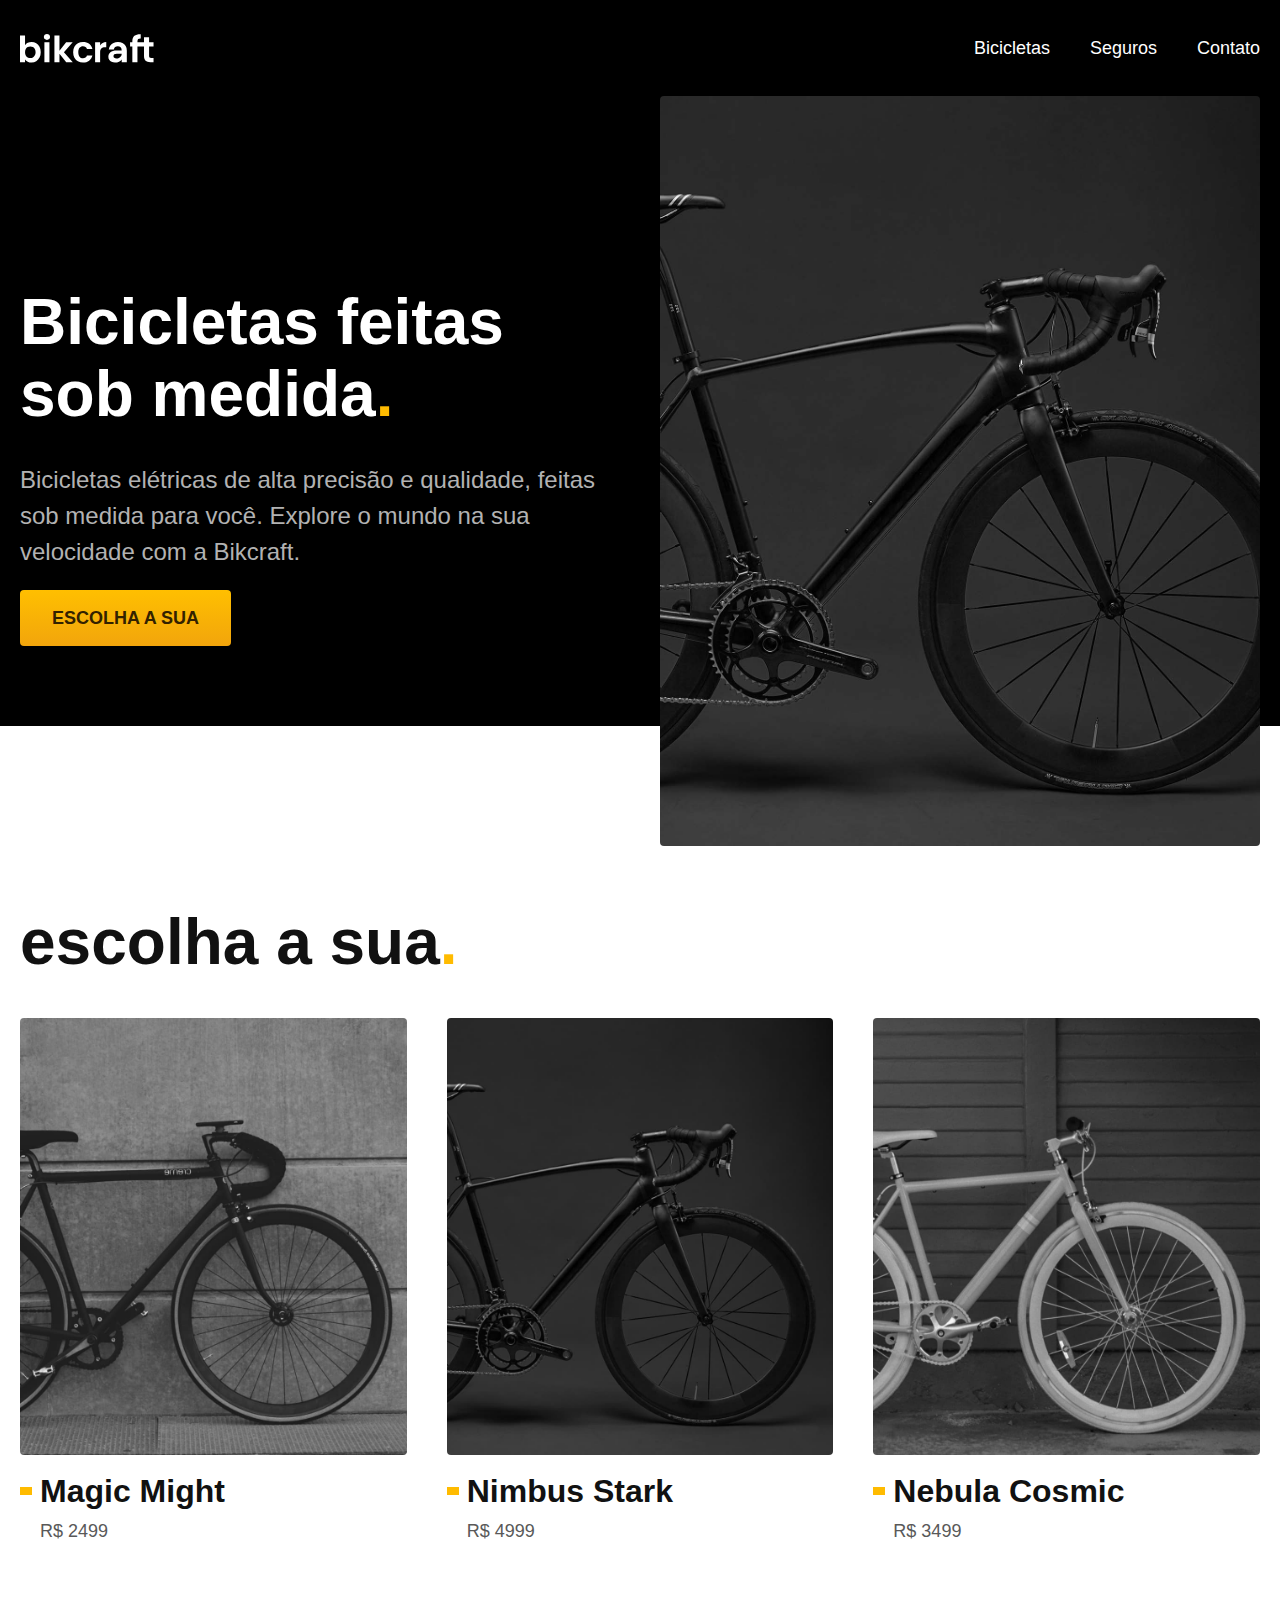
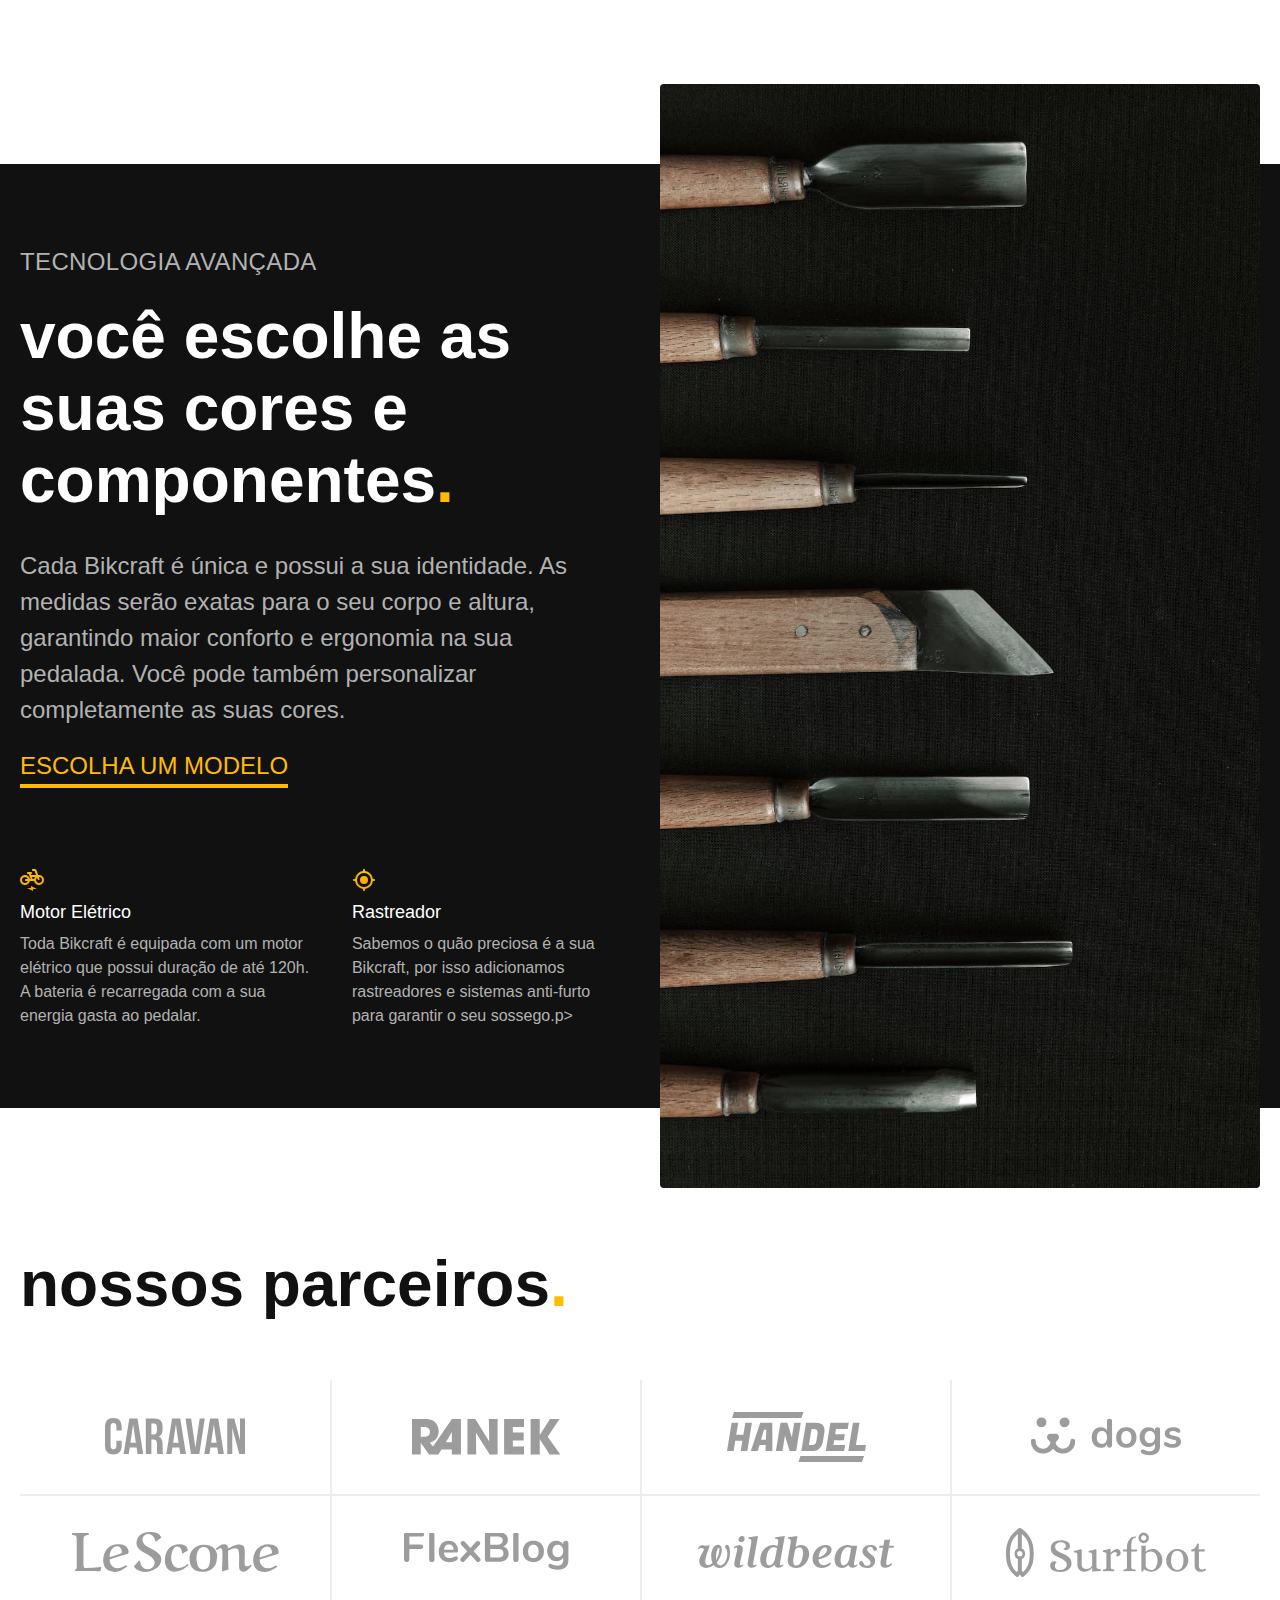
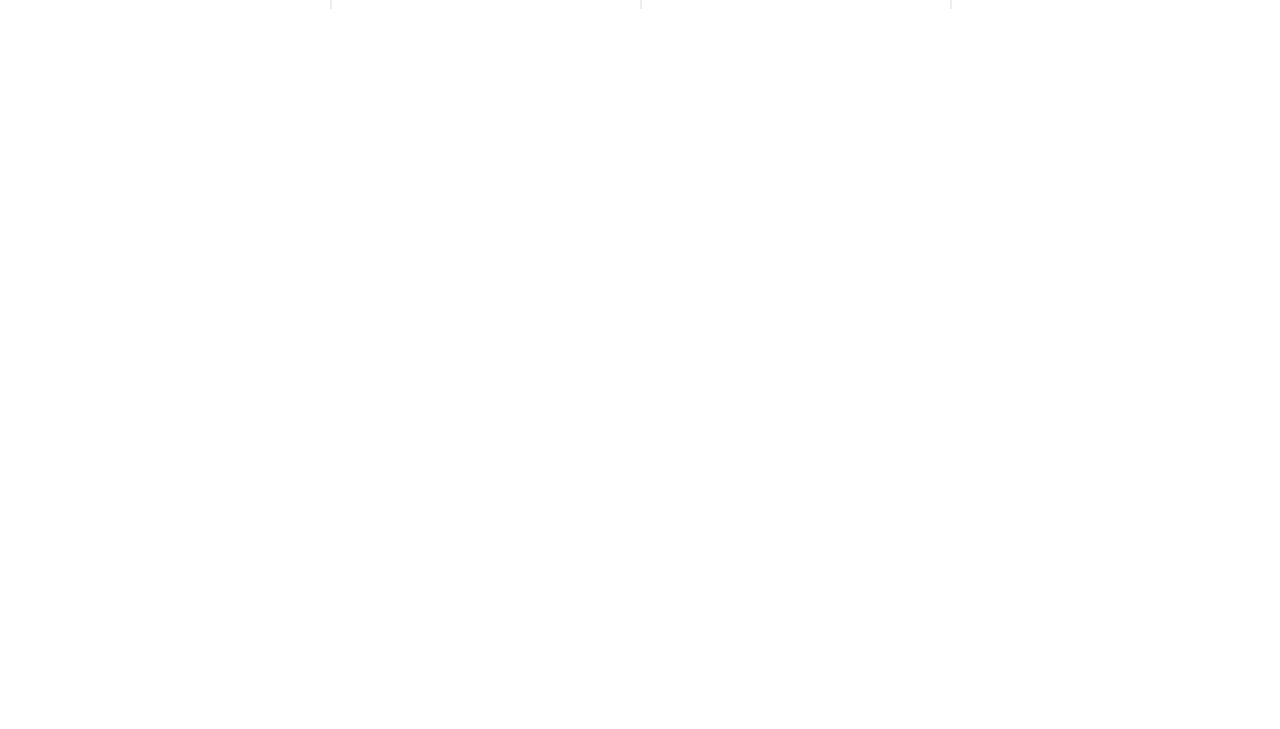
==== index.html @ 1244181a "Mais Atualizações!" ====
<!DOCTYPE html>
<html lang="pt-br">

<head>
  <meta charset="UTF-8">
  <meta name="viewport" content="width=device-width, initial-scale=1.0">

  <title>Bikcraft - Bicicletas Elétricas</title>
  <meta name="description" content="Bicicletas elétricas de alta precisão e qualidade,  feitas sob medida para o cliente. Explore o mundo na sua velocidade com a Bikcraft.">

  <link rel="stylesheet" href="./css/style.css">
</head>

<body>
  <header class="header-bg">
    <div class="header container">
      <a href="./">
        <img src="./img/bikcraft.svg" alt="Bikcraft">
      </a>

      <nav aria-label="primaria">
        <ul class="header-menu font-1-m cor-0">
          <li><a href="./bicicletas.html">Bicicletas</a></li>
          <li><a href="./seguros.html">Seguros</a></li>
          <li><a href="./contato.html">Contato</a></li>
        </ul>
      </nav>
    </div>
  </header>

  <main class="introducao-bg">
    <div class="introducao container">
      <div class="introducao-conteudo">
        <h1 class="font-1-xxl cor-0">Bicicletas feitas sob medida<span class="cor-p1">.</span></h1>
        <p class="font-2-l cor-5">Bicicletas elétricas de alta precisão e qualidade, feitas sob medida para você. Explore o mundo na sua velocidade com a Bikcraft.</p>
        <a class="botao" href="./bicicletas.html">Escolha a sua</a>
      </div>
      <div>
        <img src="./img/fotos/introducao.jpg" alt="Bicicleta elétrica preta.">
      </div>
    </div>
  </main>

  <article class="bicicletas-lista">
    <h2 class="container font-1-xxl">escolha a sua<span class="cor-p1">.</span></h2>

    <ul>
      <li>
        <a href="./bicicletas/magic.html">
          <img src="./img/bicicletas/magic-home.jpg" alt="Bicicleta Preta">
          <h3 class="font-1-xl">Magic Might</h3>
          <span class="font-2-m cor-8">R$ 2499</span>
        </a>
      </li>
      <li>
        <a href="./bicicletas/nimbus.html">
          <img src="./img/bicicletas/nimbus-home.jpg" alt="Bicicleta Preta">
          <h3 class="font-1-xl">Nimbus Stark</h3>
          <span class="font-2-m cor-8">R$ 4999</span>
        </a>
      </li>
      <li>
        <a href="./bicicletas/nebula.html">
          <img src="./img/bicicletas/nebula-home.jpg" alt="Bicicleta Preta">
          <h3 class="font-1-xl">Nebula Cosmic</h3>
          <span class="font-2-m cor-8">R$ 3499</span>
        </a>
      </li>
    </ul>
  </article>

  <article class="tecnologia-bg">
    <div class="tecnologia container">
      <div class="tecnologia-conteudo">
        <span class="font-2-l-b cor-5">Tecnologia Avançada</span>
        <h2 class="font-1-xxl cor-0">você escolhe as suas cores e componentes<span class="cor-p1">.</span></h2>
        <p class="font-2-l cor-5">Cada Bikcraft é única e possui a sua identidade. As medidas serão exatas para o seu corpo e altura, garantindo maior conforto e ergonomia na sua pedalada. Você pode também personalizar completamente as suas cores.</p>
        <a class="link" href="./bicicletas.html">Escolha um modelo</a>
        <div class="tecnologia-vantagens">
          <div>
            <img src="./img/icones/eletrica.svg" alt="">
            <h3 class="font-1-m cor-0">Motor Elétrico</h3>
            <p class="font-2-s cor-5">Toda Bikcraft é equipada com um motor elétrico que possui duração de até 120h. A bateria é recarregada com a sua energia gasta ao pedalar.</p>
          </div>
          <div>
            <img src="./img/icones/rastreador.svg" alt="">
            <h3 class="font-1-m cor-0">Rastreador</h3>
            <p class="font-2-s cor-5">Sabemos o quão preciosa é a sua Bikcraft, por isso adicionamos rastreadores e sistemas anti-furto para garantir o seu sossego.p>
          </div>
        </div>
      </div>
      <div class="tecnologia-imagem">
        <img src="./img/fotos/tecnologia.jpg" alt="">
      </div>
    </div>
  </article>

  <section class="parceiros" aria-label="Nossos Parceiros">
    <h2 class="container font-1-xxl">nossos parceiros<span class="cor-p1">.</span></h2>

    <ul>
      <li><img src="./img/parceiros/caravan.svg" alt="caravan"></li>
      <li><img src="./img/parceiros/ranek.svg" alt="ranek.svg"></li>
      <li><img src="./img/parceiros/handel.svg" alt="handel.svg"></li>
      <li><img src="./img/parceiros/dogs.svg" alt="dogs.svg"></li>
      <li><img src="./img/parceiros/lescone.svg" alt="lescone.svg"></li>
      <li><img src="./img/parceiros/flexblog.svg" alt="flexblog.svg"></li>
      <li><img src="./img/parceiros/wildbeast.svg" alt="wildbeast.svg"></li>
      <li><img src="./img/parceiros/surfbot.svg" alt="surfbot.svg"></li>
    </ul>
  </section>
</body>

</html>
---- css/style.css ----
@import "./global/global.css";
@import "./utilidades/tipografia.css";
@import "./utilidades/cores.css";

@import "./global/header.css";

/* Utilidades */
@import "./utilidades/componentes.css";

/* Home */
@import "./home/introducao.css";
@import "./home/tecnologia.css";
@import "./home/parceiros.css";

/* Bicicletas */
@import "./bicicletas/bicicletas-lista.css";
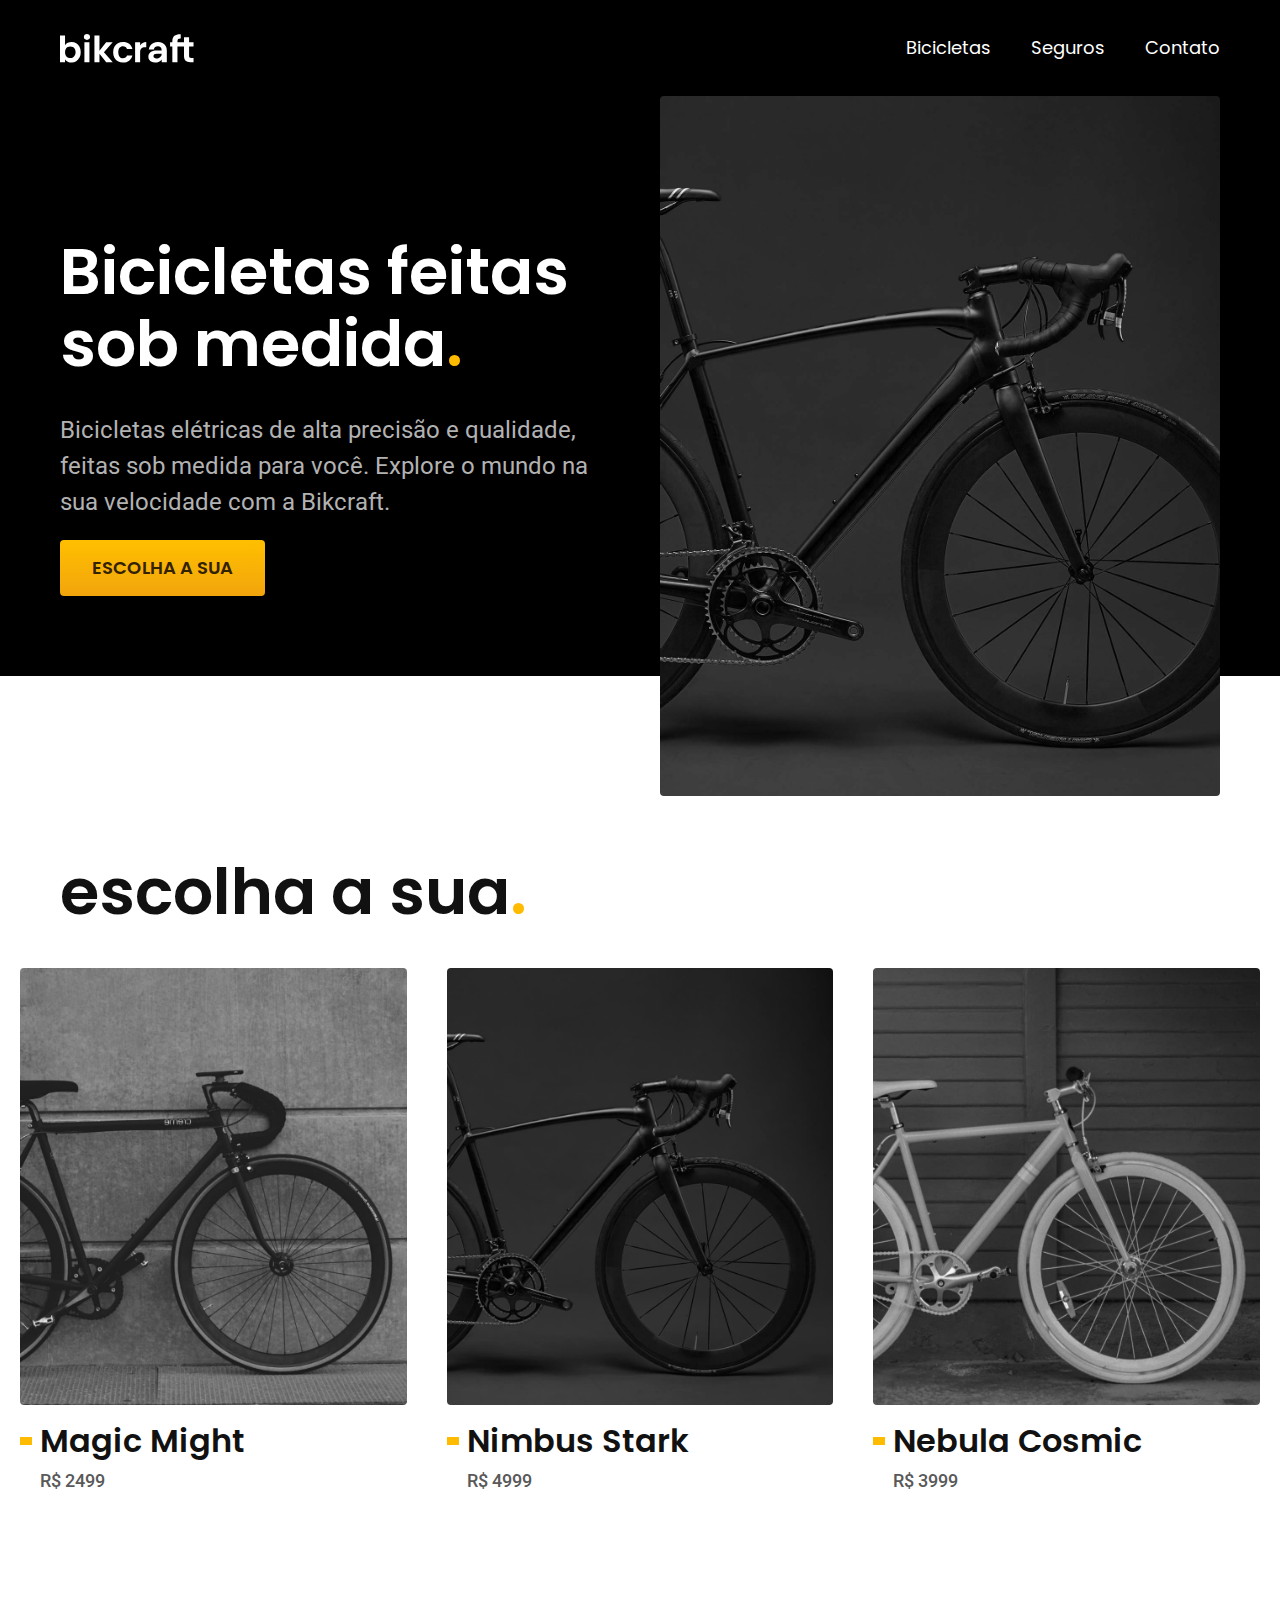
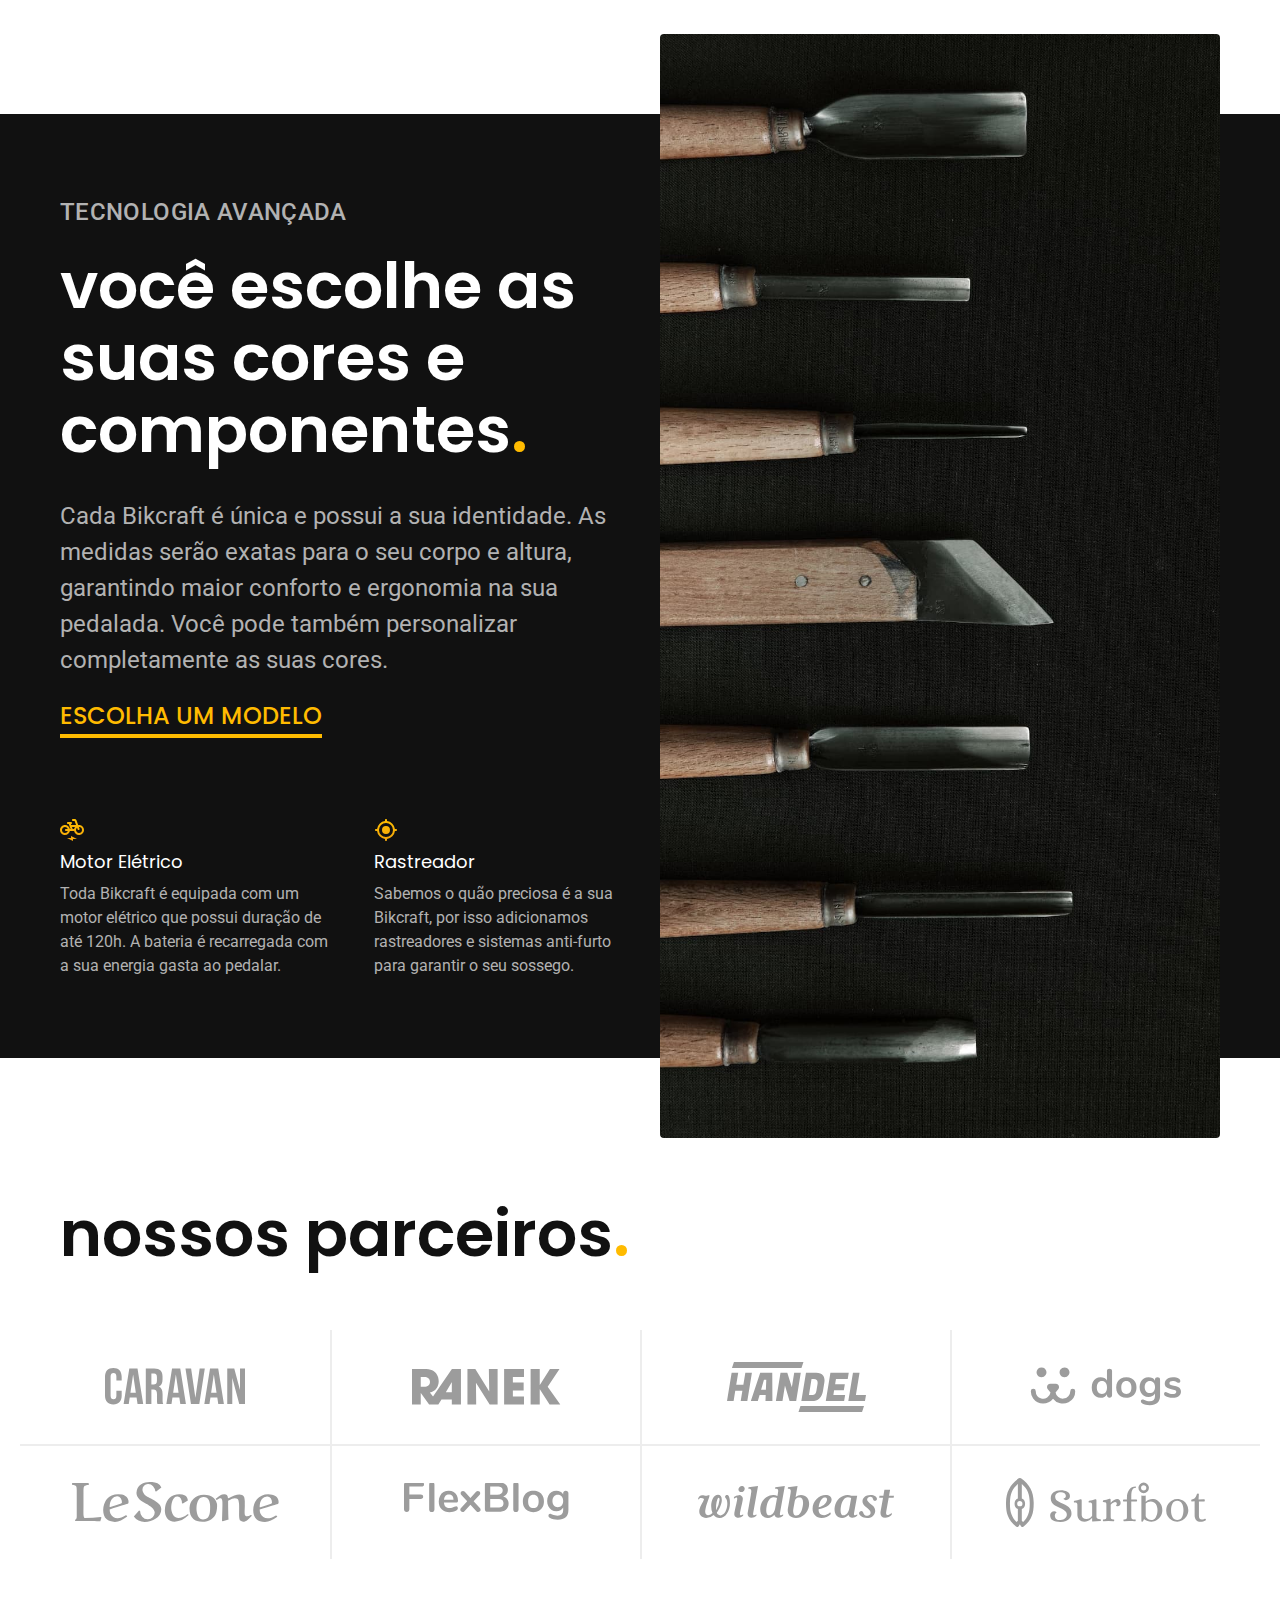
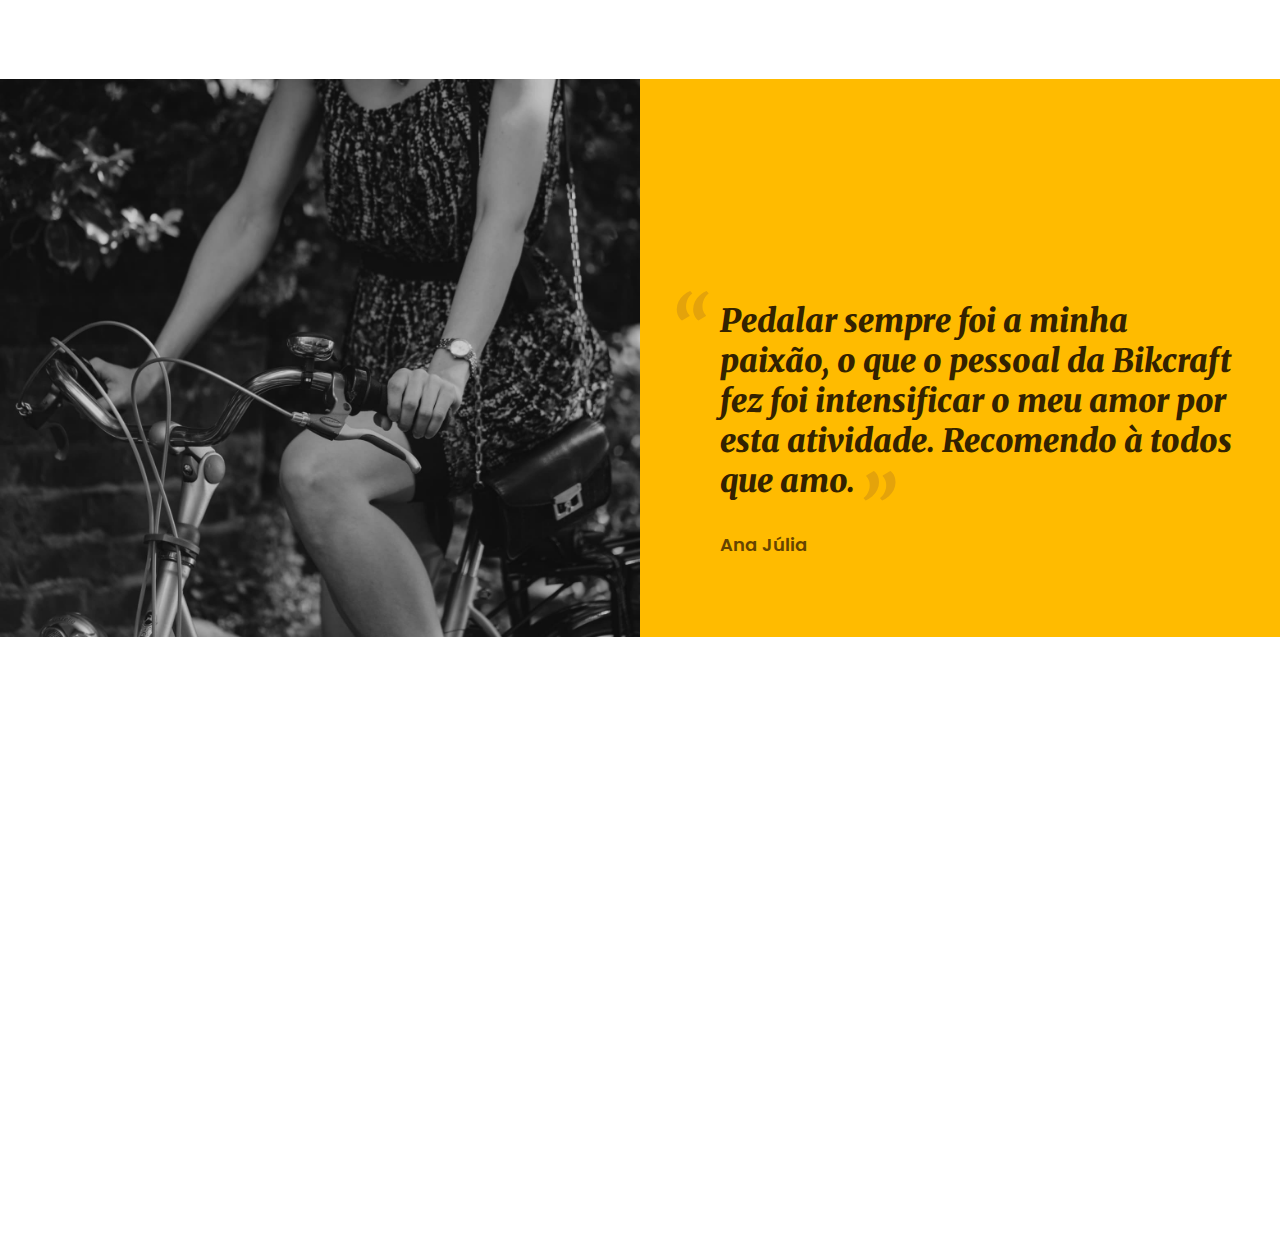
==== commit aabb559e: "Mais Algumas Atualizações" ====
--- a/index.html
+++ b/index.html
@@ -6,9 +6,13 @@
   <meta name="viewport" content="width=device-width, initial-scale=1.0">
 
   <title>Bikcraft - Bicicletas Elétricas</title>
-  <meta name="description" content="Bicicletas elétricas de alta precisão e qualidade,  feitas sob medida para o cliente. Explore o mundo na sua velocidade com a Bikcraft.">
+  <meta name="description" content="Bicicletas elétricas de alta precisão e qualidade, feitas sob medida para o cliente. Explore o mundo na sua velocidade com a Bikcraft.">
 
   <link rel="stylesheet" href="./css/style.css">
+
+  <link rel="preconnect" href="https://fonts.googleapis.com">
+  <link rel="preconnect" href="https://fonts.gstatic.com" crossorigin>
+  <link href="https://fonts.googleapis.com/css2?family=Merriweather:ital,wght@1,900&family=Poppins:wght@400;600&family=Roboto:wght@500&display=swap" rel="stylesheet">
 </head>
 
 <body>
@@ -47,23 +51,23 @@
     <ul>
       <li>
         <a href="./bicicletas/magic.html">
-          <img src="./img/bicicletas/magic-home.jpg" alt="Bicicleta Preta">
+          <img src="./img/bicicletas/magic-home.jpg" alt="Bicicleta preta">
           <h3 class="font-1-xl">Magic Might</h3>
           <span class="font-2-m cor-8">R$ 2499</span>
         </a>
       </li>
       <li>
         <a href="./bicicletas/nimbus.html">
-          <img src="./img/bicicletas/nimbus-home.jpg" alt="Bicicleta Preta">
+          <img src="./img/bicicletas/nimbus-home.jpg" alt="Bicicleta preta">
           <h3 class="font-1-xl">Nimbus Stark</h3>
           <span class="font-2-m cor-8">R$ 4999</span>
         </a>
       </li>
       <li>
         <a href="./bicicletas/nebula.html">
-          <img src="./img/bicicletas/nebula-home.jpg" alt="Bicicleta Preta">
+          <img src="./img/bicicletas/nebula-home.jpg" alt="Bicicleta preta">
           <h3 class="font-1-xl">Nebula Cosmic</h3>
-          <span class="font-2-m cor-8">R$ 3499</span>
+          <span class="font-2-m cor-8">R$ 3999</span>
         </a>
       </li>
     </ul>
@@ -85,7 +89,7 @@
           <div>
             <img src="./img/icones/rastreador.svg" alt="">
             <h3 class="font-1-m cor-0">Rastreador</h3>
-            <p class="font-2-s cor-5">Sabemos o quão preciosa é a sua Bikcraft, por isso adicionamos rastreadores e sistemas anti-furto para garantir o seu sossego.p>
+            <p class="font-2-s cor-5">Sabemos o quão preciosa é a sua Bikcraft, por isso adicionamos rastreadores e sistemas anti-furto para garantir o seu sossego.</p>
           </div>
         </div>
       </div>
@@ -100,14 +104,26 @@
 
     <ul>
       <li><img src="./img/parceiros/caravan.svg" alt="caravan"></li>
-      <li><img src="./img/parceiros/ranek.svg" alt="ranek.svg"></li>
-      <li><img src="./img/parceiros/handel.svg" alt="handel.svg"></li>
-      <li><img src="./img/parceiros/dogs.svg" alt="dogs.svg"></li>
-      <li><img src="./img/parceiros/lescone.svg" alt="lescone.svg"></li>
-      <li><img src="./img/parceiros/flexblog.svg" alt="flexblog.svg"></li>
-      <li><img src="./img/parceiros/wildbeast.svg" alt="wildbeast.svg"></li>
-      <li><img src="./img/parceiros/surfbot.svg" alt="surfbot.svg"></li>
+      <li><img src="./img/parceiros/ranek.svg" alt="ranek"></li>
+      <li><img src="./img/parceiros/handel.svg" alt="handel"></li>
+      <li><img src="./img/parceiros/dogs.svg" alt="dogs"></li>
+      <li><img src="./img/parceiros/lescone.svg" alt="lescone"></li>
+      <li><img src="./img/parceiros/flexblog.svg" alt="flexblog"></li>
+      <li><img src="./img/parceiros/wildbeast.svg" alt="wildbeast"></li>
+      <li><img src="./img/parceiros/surfbot.svg" alt="surfbot"></li>
     </ul>
+  </section>
+
+  <section class="depoimento" aria-label="Depoimento">
+    <div>
+      <img src="./img/fotos/depoimento.jpg" alt="Pessoa pedalando uma bicicleta Bikcraft">
+    </div>
+    <div class="depoimento-conteudo">
+      <blockquote class="font-1-xl cor-p5">
+        <p>Pedalar sempre foi a minha paixão, o que o pessoal da Bikcraft fez foi intensificar o meu amor por esta atividade. Recomendo à todos que amo.</p>
+      </blockquote>
+      <span class="font-1-m-b cor-p4">Ana Júlia</span>
+    </div>
   </section>
 </body>
 
--- a/css/style.css
+++ b/css/style.css
@@ -11,6 +11,7 @@
 @import "./home/introducao.css";
 @import "./home/tecnologia.css";
 @import "./home/parceiros.css";
+@import "./home/depoimento.css";
 
 /* Bicicletas */
 @import "./bicicletas/bicicletas-lista.css";
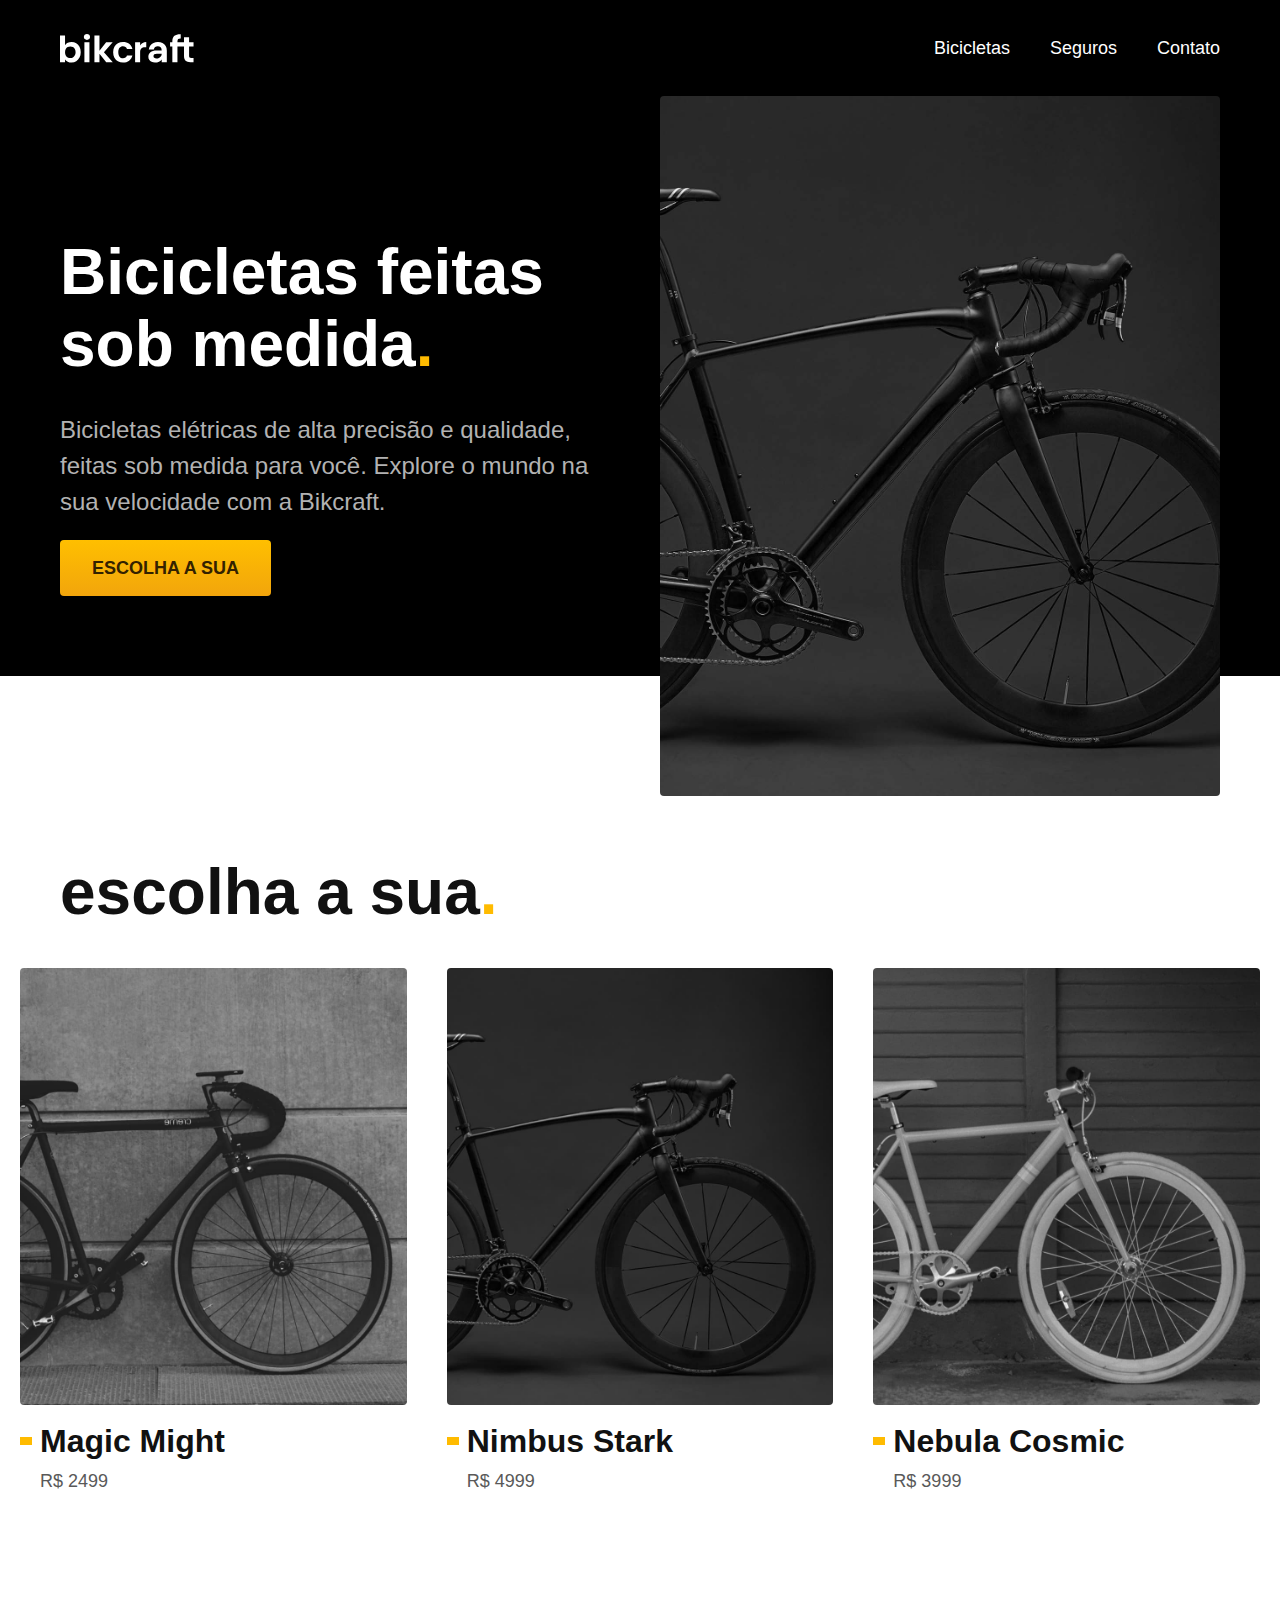
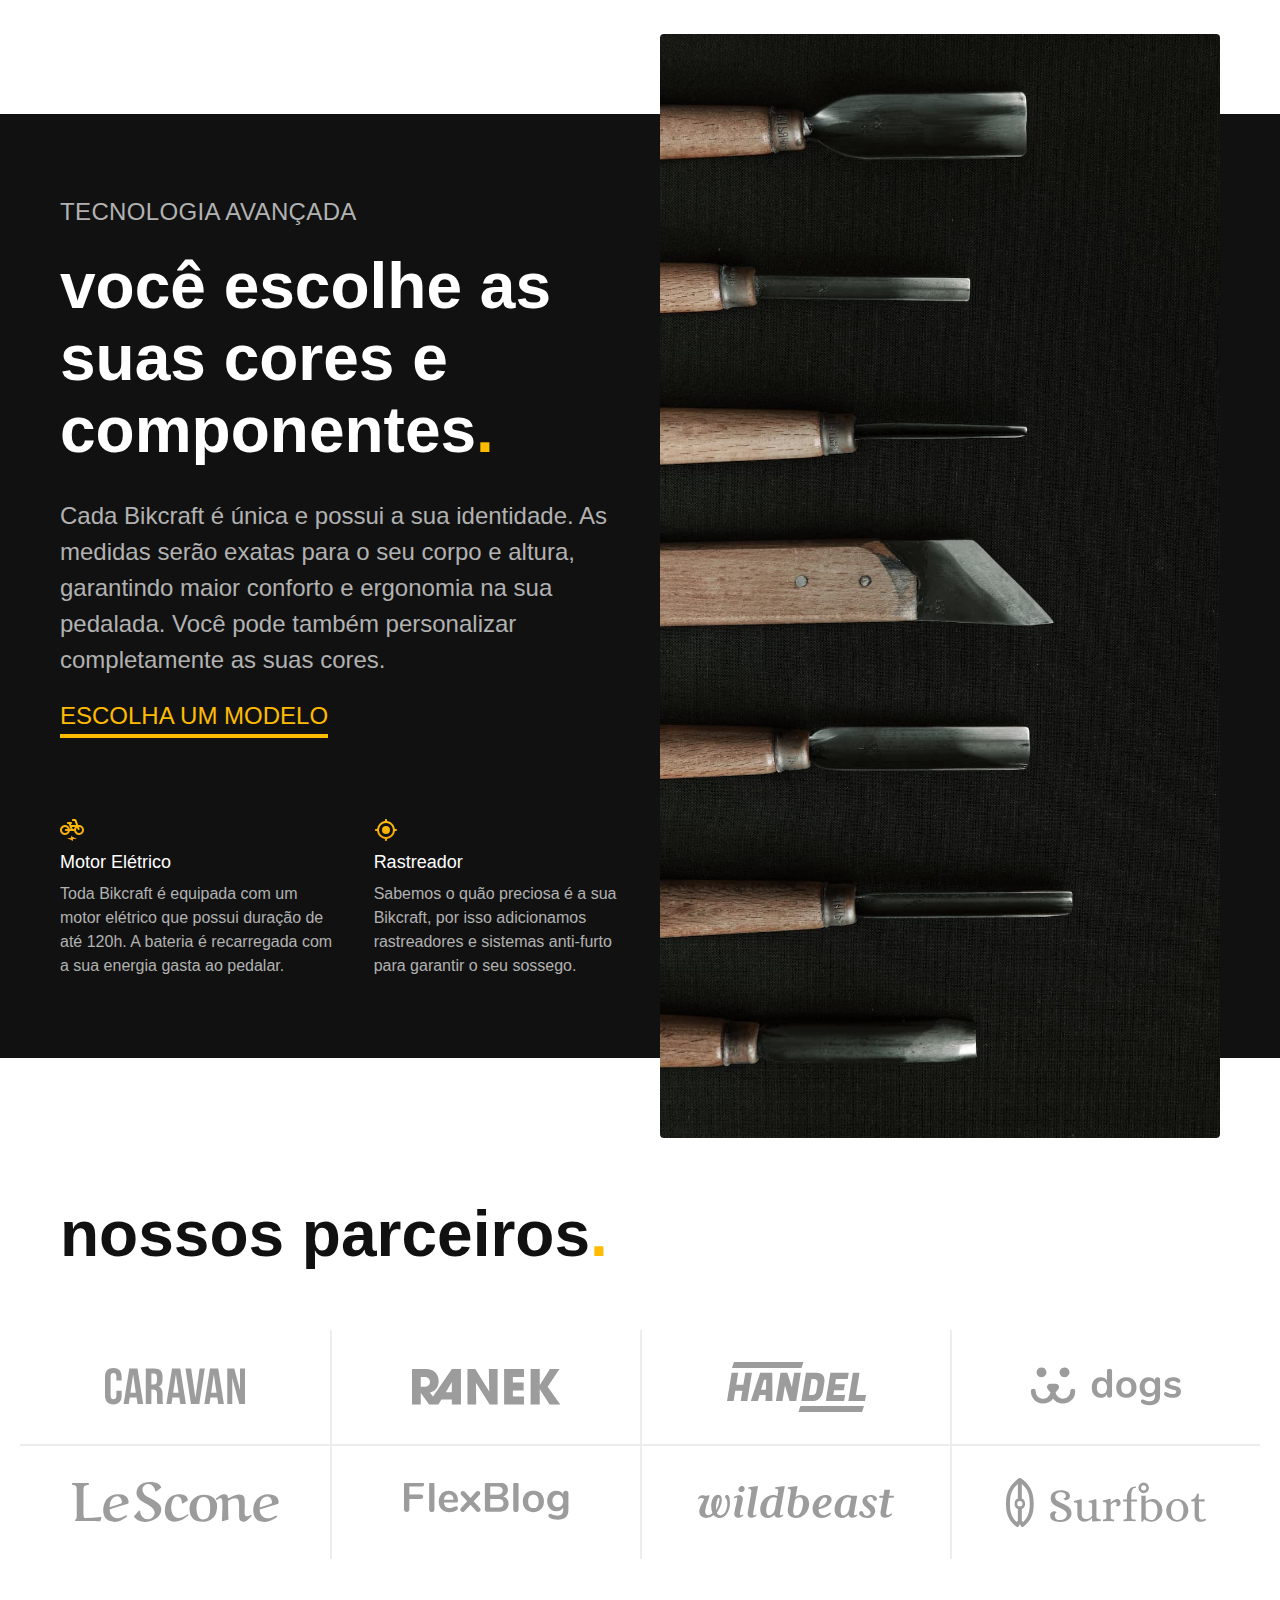
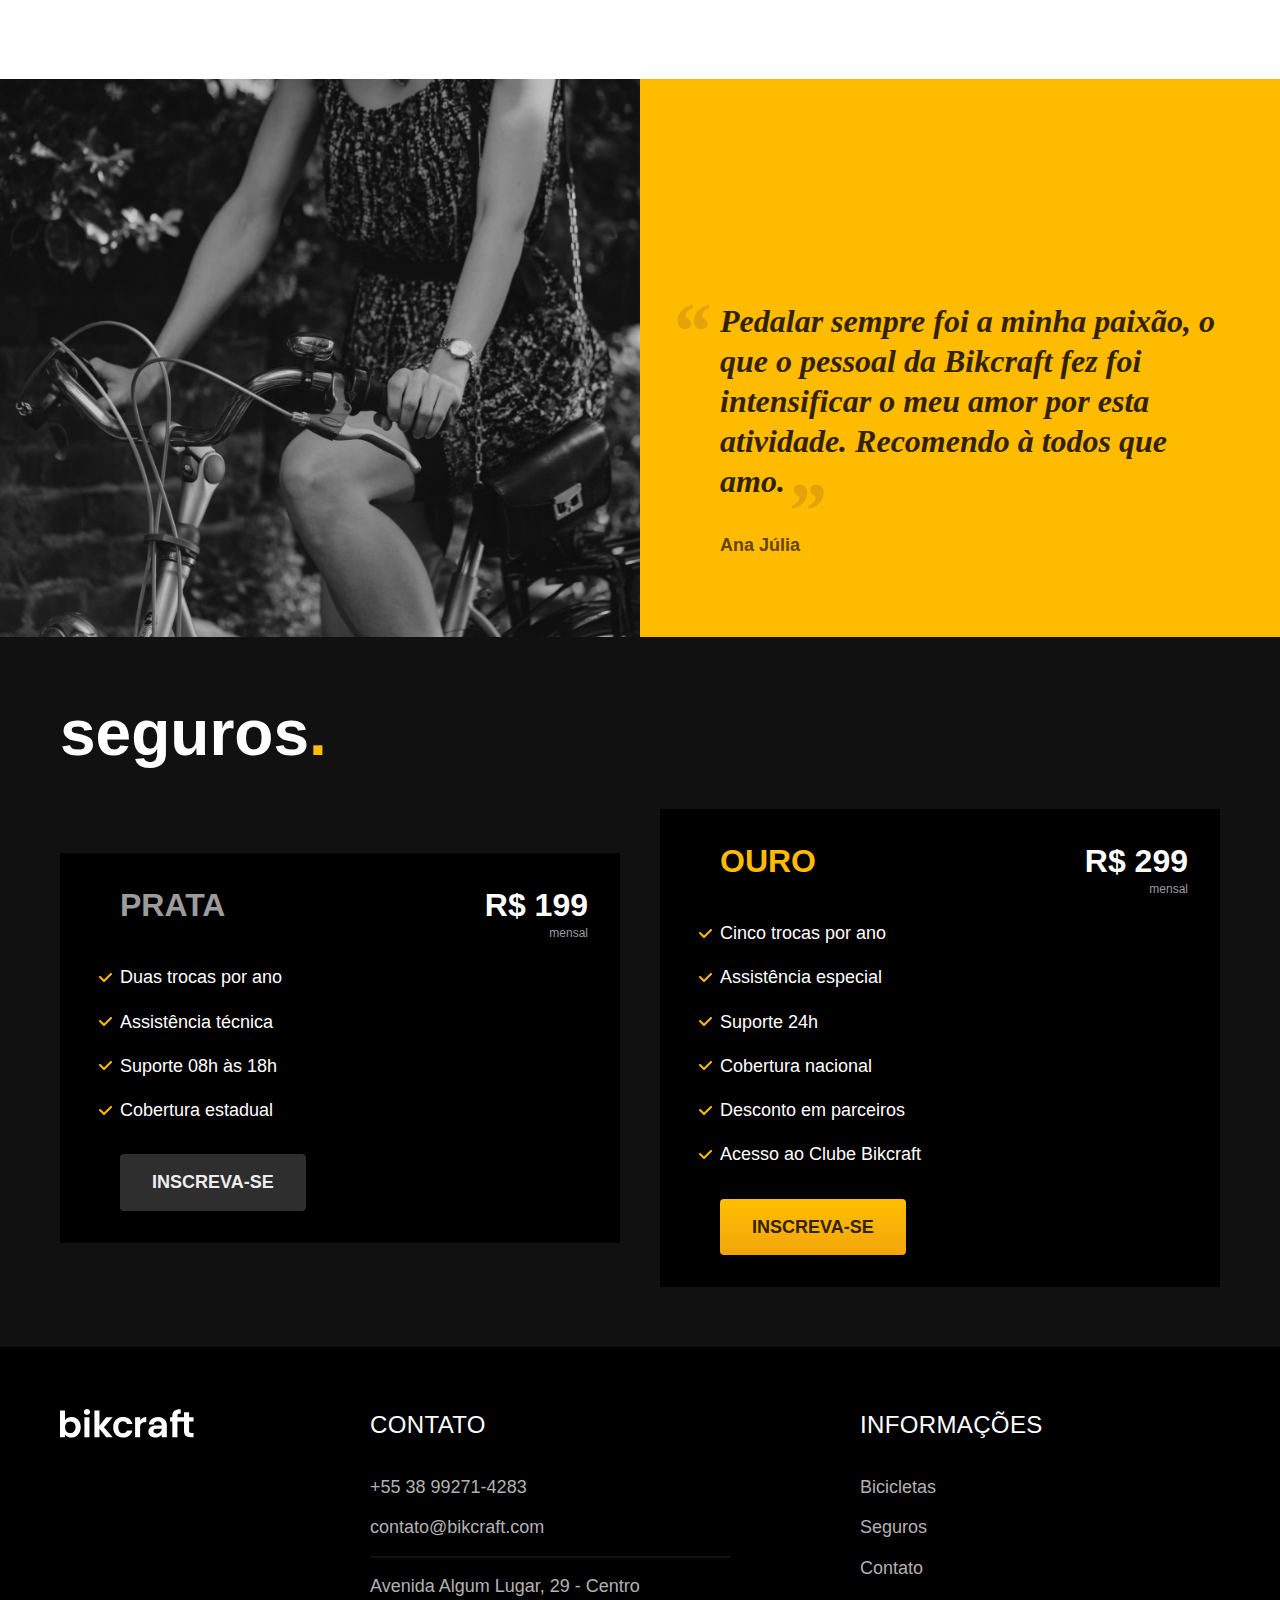
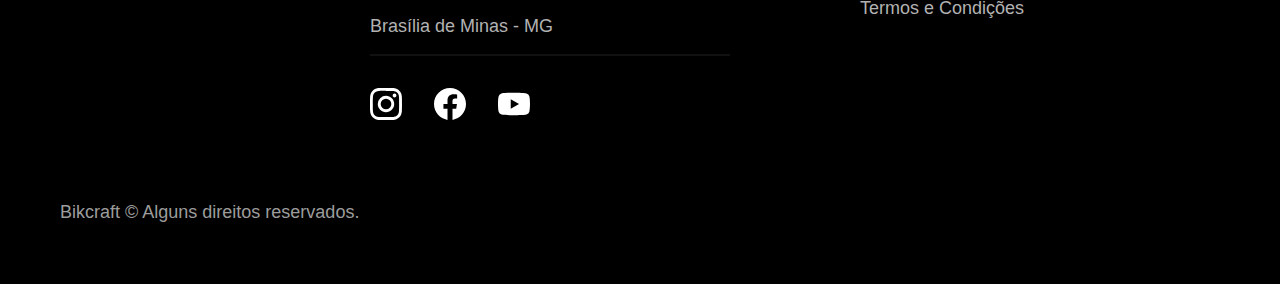
==== commit 3e5d7618: "Teste Funcionalidades Bikcraft" ====
--- a/index.html
+++ b/index.html
@@ -9,10 +9,6 @@
   <meta name="description" content="Bicicletas elétricas de alta precisão e qualidade, feitas sob medida para o cliente. Explore o mundo na sua velocidade com a Bikcraft.">
 
   <link rel="stylesheet" href="./css/style.css">
-
-  <link rel="preconnect" href="https://fonts.googleapis.com">
-  <link rel="preconnect" href="https://fonts.gstatic.com" crossorigin>
-  <link href="https://fonts.googleapis.com/css2?family=Merriweather:ital,wght@1,900&family=Poppins:wght@400;600&family=Roboto:wght@500&display=swap" rel="stylesheet">
 </head>
 
 <body>
@@ -125,6 +121,75 @@
       <span class="font-1-m-b cor-p4">Ana Júlia</span>
     </div>
   </section>
+
+  <article class="seguros-bg">
+    <div class="seguros container">
+      <h2 class="font-1-xxl cor-0">seguros<span class="cor-p1">.</span></h2>
+      <div class="seguros-item">
+        <h3 class="font-1-xl cor-6">PRATA</h3>
+        <span class="font-1-xl cor-0">R$ 199 <span class="font-1-xs cor-6">mensal</span></span>
+        <ul class="font-2-m cor-0">
+          <li>Duas trocas por ano</li>
+          <li>Assistência técnica</li>
+          <li>Suporte 08h às 18h</li>
+          <li>Cobertura estadual</li>
+        </ul>
+        <a class="botao secundario" href="./orcamento.html">Inscreva-se</a>
+      </div>
+
+      <div class="seguros-item">
+        <h3 class="font-1-xl cor-p1">OURO</h3>
+        <span class="font-1-xl cor-0">R$ 299 <span class="font-1-xs cor-6">mensal</span></span>
+        <ul class="font-2-m cor-0">
+          <li>Cinco trocas por ano</li>
+          <li>Assistência especial</li>
+          <li>Suporte 24h</li>
+          <li>Cobertura nacional</li>
+          <li>Desconto em parceiros</li>
+          <li>Acesso ao Clube Bikcraft</li>
+        </ul>
+        <a class="botao" href="./orcamento.html">Inscreva-se</a>
+      </div>
+    </div>
+  </article>
+
+  <footer class="footer-bg">
+    <div class="footer container">
+      <img src="./img/bikcraft.svg" alt="Bikcraft">
+      <div class="footer-contato">
+        <h3 class="font-2-l-b cor-0">Contato</h3>
+        <ul class="font-2-m cor-5">
+          <li><a href="tel:+552199999999">+55 38 99271-4283</a></li>
+          <li><a href="mailto:contato@bikcraft.com">contato@bikcraft.com</a></li>
+          <li>Avenida Algum Lugar, 29 - Centro</li>
+          <li>Brasília de Minas - MG</li>
+        </ul>
+        <div class="footer-redes">
+          <a href="./">
+            <img src="./img/redes/instagram.svg" alt="Instagram">
+          </a>
+          <a href="./">
+            <img src="./img/redes/facebook.svg" alt="Facebook">
+          </a>
+          <a href="./">
+            <img src="./img/redes/youtube.svg" alt="Youtube">
+          </a>
+        </div>
+      </div>
+      <div class="footer-informacoes">
+        <h3 class="font-2-l-b cor-0">Informações</h3>
+        <nav>
+          <ul class="font-1-m cor-5">
+            <li><a href="./bicicletas.html">Bicicletas</a></li>
+            <li><a href="./seguros.html">Seguros</a></li>
+            <li><a href="./contato.html">Contato</a></li>
+            <li><a href="./termos.html">Termos e Condições</a></li>
+          </ul>
+        </nav>
+      </div>
+      <p class="footer-copy font-2-m cor-6">Bikcraft © Alguns direitos reservados.</p>
+    </div>
+  </footer>
 </body>
 
 </html>--- a/css/style.css
+++ b/css/style.css
@@ -3,6 +3,7 @@
 @import "./utilidades/cores.css";
 
 @import "./global/header.css";
+@import "./global/footer.css";
 
 /* Utilidades */
 @import "./utilidades/componentes.css";
@@ -15,3 +16,6 @@
 
 /* Bicicletas */
 @import "./bicicletas/bicicletas-lista.css";
+
+/* Seguros */
+@import "./seguros/seguros.css";
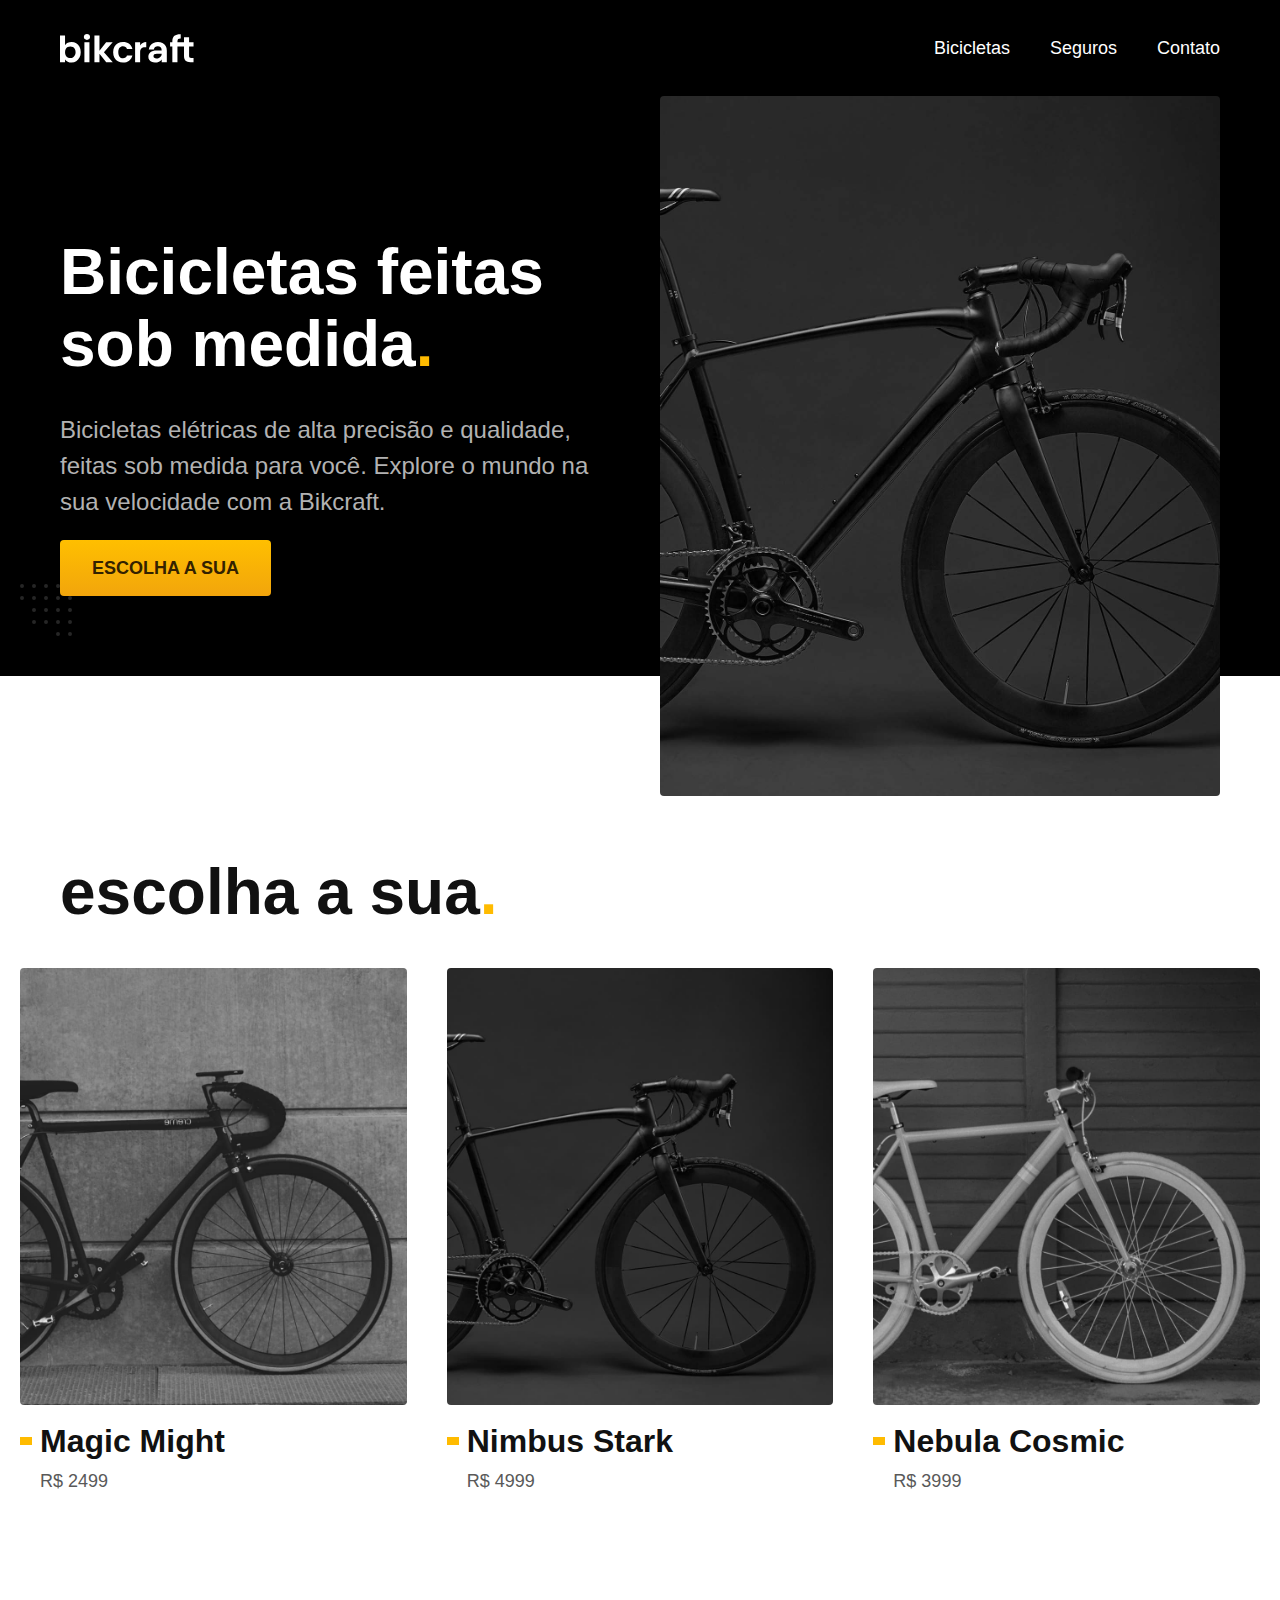
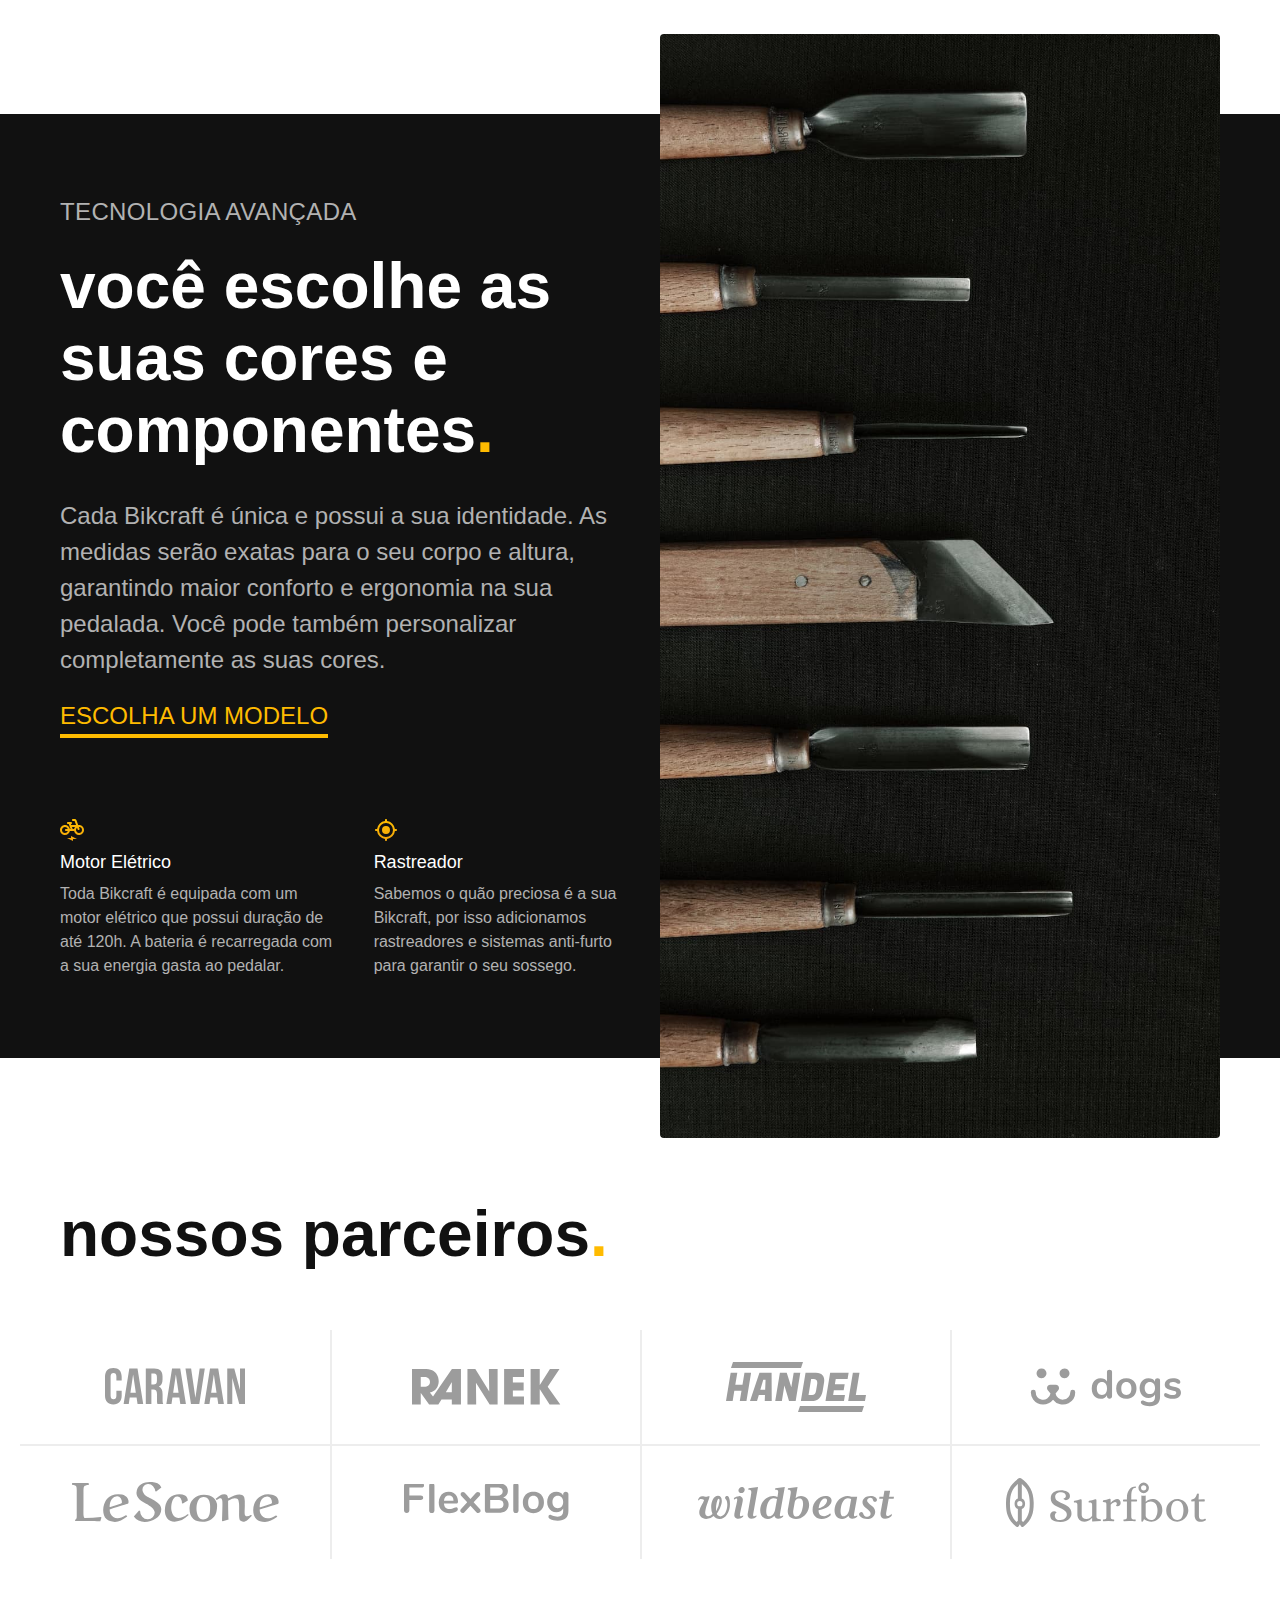
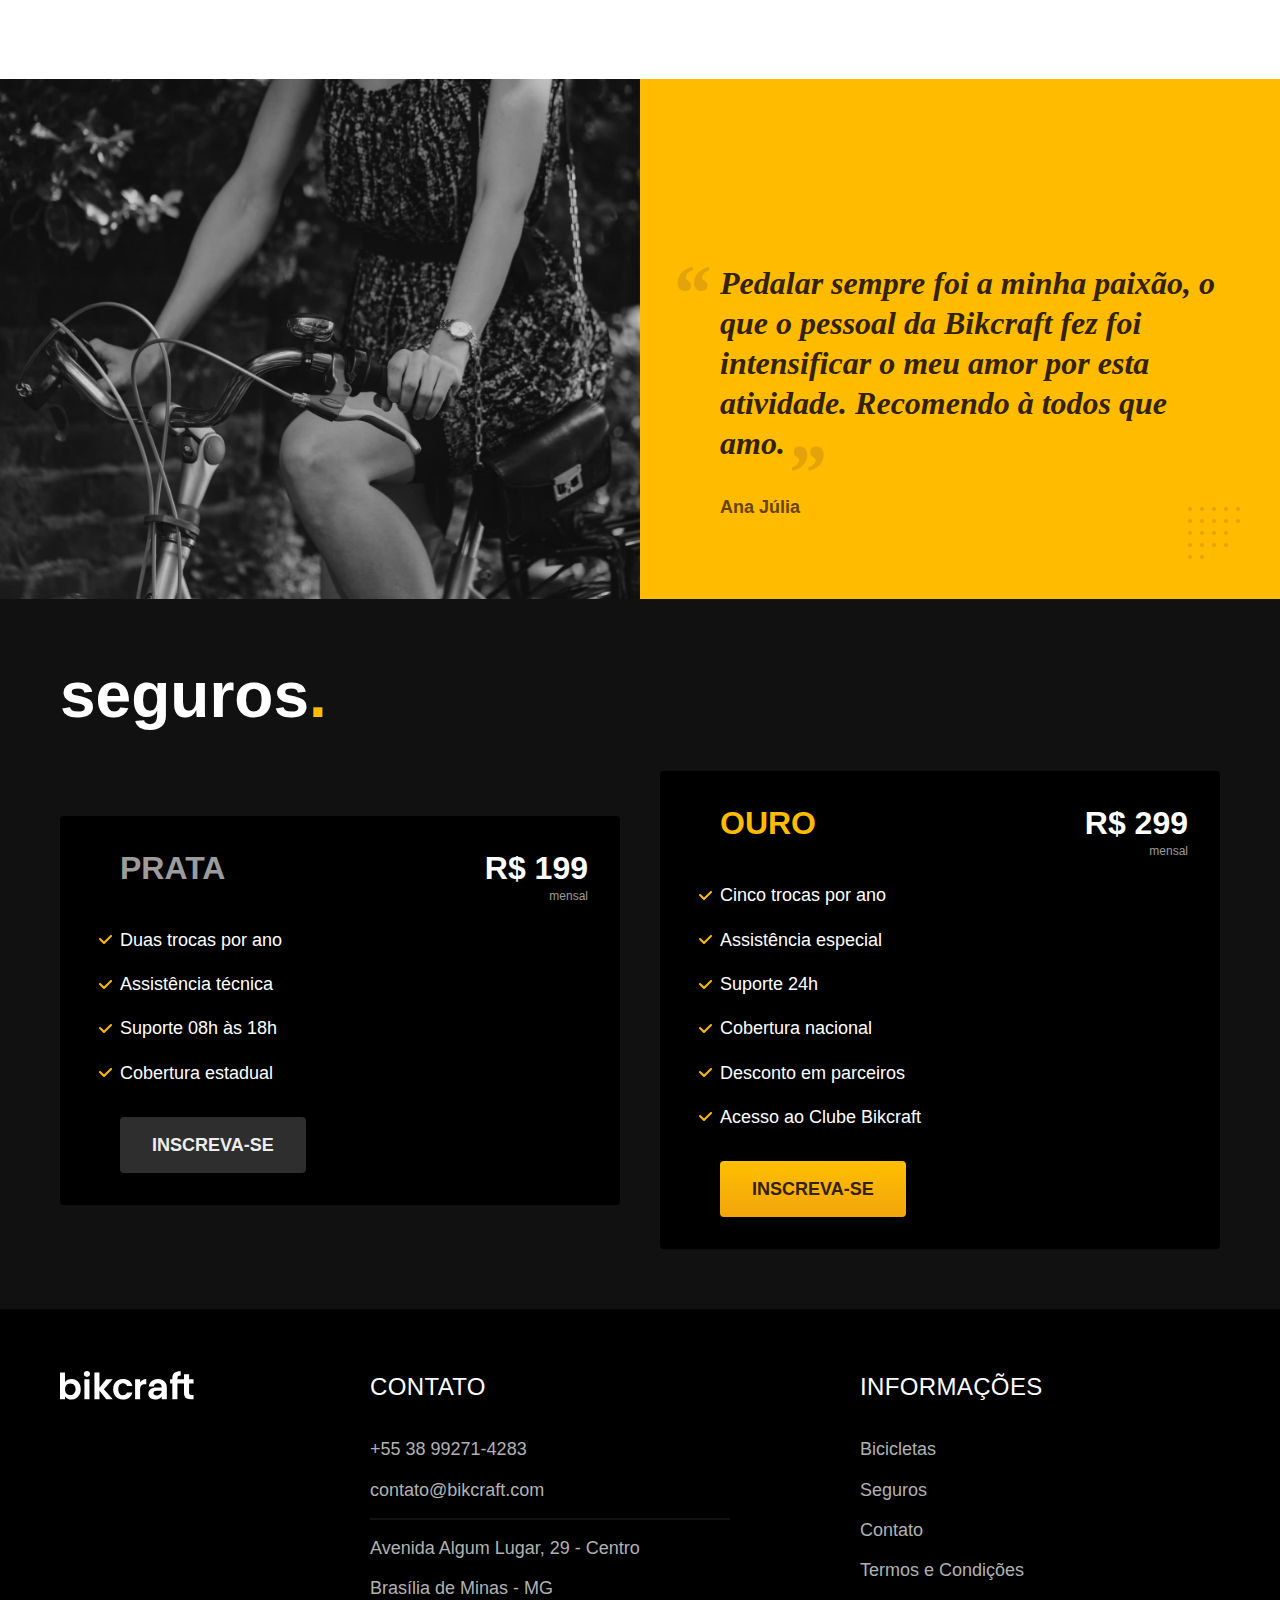
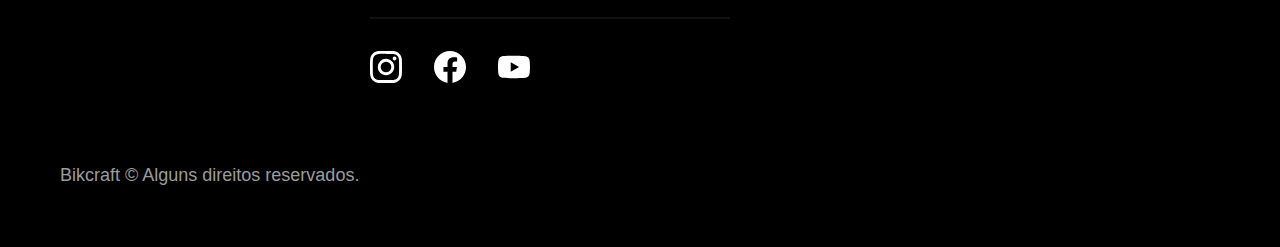
==== commit 2fd15db5: "More Updates!" ====
--- a/index.html
+++ b/index.html
@@ -8,6 +8,7 @@
   <title>Bikcraft - Bicicletas Elétricas</title>
   <meta name="description" content="Bicicletas elétricas de alta precisão e qualidade, feitas sob medida para o cliente. Explore o mundo na sua velocidade com a Bikcraft.">
 
+  <link rel="preload" href="./css/style.css" as="style">
   <link rel="stylesheet" href="./css/style.css">
 </head>
 
@@ -15,7 +16,7 @@
   <header class="header-bg">
     <div class="header container">
       <a href="./">
-        <img src="./img/bikcraft.svg" alt="Bikcraft">
+        <img src="./img/bikcraft.svg" width="136" height="32" alt="Bikcraft">
       </a>
 
       <nav aria-label="primaria">
@@ -35,9 +36,10 @@
         <p class="font-2-l cor-5">Bicicletas elétricas de alta precisão e qualidade, feitas sob medida para você. Explore o mundo na sua velocidade com a Bikcraft.</p>
         <a class="botao" href="./bicicletas.html">Escolha a sua</a>
       </div>
-      <div>
-        <img src="./img/fotos/introducao.jpg" alt="Bicicleta elétrica preta.">
-      </div>
+      <picture>
+        <source media="(max-width: 800px)" srcset="./img/bicicleta/nimbus.jpg">
+        <img src="./img/fotos/introducao.jpg" width="1280" height="1600" alt="Bicicleta elétrica preta.">
+      </picture>
     </div>
   </main>
 
@@ -47,21 +49,21 @@
     <ul>
       <li>
         <a href="./bicicletas/magic.html">
-          <img src="./img/bicicletas/magic-home.jpg" alt="Bicicleta preta">
+          <img src="./img/bicicletas/magic-home.jpg" width="920" height="1040" alt="Bicicleta preta">
           <h3 class="font-1-xl">Magic Might</h3>
           <span class="font-2-m cor-8">R$ 2499</span>
         </a>
       </li>
       <li>
         <a href="./bicicletas/nimbus.html">
-          <img src="./img/bicicletas/nimbus-home.jpg" alt="Bicicleta preta">
+          <img src="./img/bicicletas/nimbus-home.jpg" width="920" height="1040" alt="Bicicleta preta">
           <h3 class="font-1-xl">Nimbus Stark</h3>
           <span class="font-2-m cor-8">R$ 4999</span>
         </a>
       </li>
       <li>
         <a href="./bicicletas/nebula.html">
-          <img src="./img/bicicletas/nebula-home.jpg" alt="Bicicleta preta">
+          <img src="./img/bicicletas/nebula-home.jpg" width="920" height="1040" alt="Bicicleta preta">
           <h3 class="font-1-xl">Nebula Cosmic</h3>
           <span class="font-2-m cor-8">R$ 3999</span>
         </a>
@@ -78,19 +80,19 @@
         <a class="link" href="./bicicletas.html">Escolha um modelo</a>
         <div class="tecnologia-vantagens">
           <div>
-            <img src="./img/icones/eletrica.svg" alt="">
+            <img src="./img/icones/eletrica.svg" width="24" height="24" alt="">
             <h3 class="font-1-m cor-0">Motor Elétrico</h3>
             <p class="font-2-s cor-5">Toda Bikcraft é equipada com um motor elétrico que possui duração de até 120h. A bateria é recarregada com a sua energia gasta ao pedalar.</p>
           </div>
           <div>
-            <img src="./img/icones/rastreador.svg" alt="">
+            <img src="./img/icones/rastreador.svg" width="24 " height="24" alt="">
             <h3 class="font-1-m cor-0">Rastreador</h3>
             <p class="font-2-s cor-5">Sabemos o quão preciosa é a sua Bikcraft, por isso adicionamos rastreadores e sistemas anti-furto para garantir o seu sossego.</p>
           </div>
         </div>
       </div>
       <div class="tecnologia-imagem">
-        <img src="./img/fotos/tecnologia.jpg" alt="">
+        <img src="./img/fotos/tecnologia.jpg" width="1200" height="1920" alt="">
       </div>
     </div>
   </article>
@@ -99,20 +101,20 @@
     <h2 class="container font-1-xxl">nossos parceiros<span class="cor-p1">.</span></h2>
 
     <ul>
-      <li><img src="./img/parceiros/caravan.svg" alt="caravan"></li>
-      <li><img src="./img/parceiros/ranek.svg" alt="ranek"></li>
-      <li><img src="./img/parceiros/handel.svg" alt="handel"></li>
-      <li><img src="./img/parceiros/dogs.svg" alt="dogs"></li>
-      <li><img src="./img/parceiros/lescone.svg" alt="lescone"></li>
-      <li><img src="./img/parceiros/flexblog.svg" alt="flexblog"></li>
-      <li><img src="./img/parceiros/wildbeast.svg" alt="wildbeast"></li>
-      <li><img src="./img/parceiros/surfbot.svg" alt="surfbot"></li>
+      <li><img src="./img/parceiros/caravan.svg" alt="caravan" width="140" height="38"></li>
+      <li><img src="./img/parceiros/ranek.svg" alt="ranek" width="149" height="36"></li>
+      <li><img src="./img/parceiros/handel.svg" alt="handel" width="140" height="50"></li>
+      <li><img src="./img/parceiros/dogs.svg" alt="dogs" width="152" height="39"></li>
+      <li><img src="./img/parceiros/lescone.svg" alt="lescone" width="208" height="41"></li>
+      <li><img src="./img/parceiros/flexblog.svg" alt="flexblog" width="165" height="38"></li>
+      <li><img src="./img/parceiros/wildbeast.svg" alt="wildbeast" width="196" height="34"></li>
+      <li><img src="./img/parceiros/surfbot.svg" alt="surfbot" width="200" height="49"></li>
     </ul>
   </section>
 
   <section class="depoimento" aria-label="Depoimento">
     <div>
-      <img src="./img/fotos/depoimento.jpg" alt="Pessoa pedalando uma bicicleta Bikcraft">
+      <img src="./img/fotos/depoimento.jpg" width="1560" height="1360" alt="Pessoa pedalando uma bicicleta Bikcraft">
     </div>
     <div class="depoimento-conteudo">
       <blockquote class="font-1-xl cor-p5">
@@ -155,24 +157,24 @@
 
   <footer class="footer-bg">
     <div class="footer container">
-      <img src="./img/bikcraft.svg" alt="Bikcraft">
+      <img src="./img/bikcraft.svg" width="136" height="32" alt="Bikcraft">
       <div class="footer-contato">
         <h3 class="font-2-l-b cor-0">Contato</h3>
         <ul class="font-2-m cor-5">
-          <li><a href="tel:+552199999999">+55 38 99271-4283</a></li>
+          <li><a href="tel:+5538992714283">+55 38 99271-4283</a></li>
           <li><a href="mailto:contato@bikcraft.com">contato@bikcraft.com</a></li>
           <li>Avenida Algum Lugar, 29 - Centro</li>
           <li>Brasília de Minas - MG</li>
         </ul>
         <div class="footer-redes">
           <a href="./">
-            <img src="./img/redes/instagram.svg" alt="Instagram">
+            <img src="./img/redes/instagram.svg" width="32" height="32" alt="Instagram">
           </a>
           <a href="./">
-            <img src="./img/redes/facebook.svg" alt="Facebook">
+            <img src="./img/redes/facebook.svg" width="32" height="32" alt="Facebook">
           </a>
           <a href="./">
-            <img src="./img/redes/youtube.svg" alt="Youtube">
+            <img src="./img/redes/youtube.svg" width="32" height="32" alt="Youtube">
           </a>
         </div>
       </div>
@@ -189,6 +191,27 @@
       </div>
       <p class="footer-copy font-2-m cor-6">Bikcraft © Alguns direitos reservados.</p>
     </div>
+    <script type="text/javascript">
+      (function () {
+        var options = {
+          whatsapp: "+5538992714283", // WhatsApp number (Substitua pleo seu WhatsApp - Composto Código País + DDD + Número do Telefone)
+          call_to_action: "Olá, como podemos ajudá-lo?", // Call to action
+          button_color: "#ffbb00", // Color of button
+          position: "right", // Position may be 'right' or 'left'
+          order: "whatsapp", // Order of buttons
+        };
+        var proto = 'https:', host = "getbutton.io", url = proto + '//static.' + host;
+        var s = document.createElement('script');
+        s.type = 'text/javascript';
+        s.async = true;
+        s.src = url + '/widget-send-button/js/init.js';
+        s.onload = function () {
+          WhWidgetSendButton.init(host, proto, options);
+        };
+        var x = document.getElementsByTagName('script')[0];
+        x.parentNode.insertBefore(s, x);
+      })();
+    </script>
   </footer>
 </body>
 
--- a/css/style.css
+++ b/css/style.css
@@ -7,6 +7,7 @@
 
 /* Utilidades */
 @import "./utilidades/componentes.css";
+@import "./utilidades/formulario.css";
 
 /* Home */
 @import "./home/introducao.css";
@@ -16,6 +17,23 @@
 
 /* Bicicletas */
 @import "./bicicletas/bicicletas-lista.css";
+@import "./bicicletas/bicicletas.css";
+
+/* Bicicleta */
+@import "./bicicleta/bicicleta.css";
+@import "./bicicleta/seguro.css";
 
 /* Seguros */
 @import "./seguros/seguros.css";
+@import "./seguros/vantagens.css";
+@import "./seguros/perguntas.css";
+
+/* Contato */
+@import "./contato/contato.css";
+@import "./contato/lojas.css";
+
+/* Orçamento */
+@import "./orcamento/orcamento.css";
+
+/* Termos */
+@import "./termos/termos.css";
--- a/css/style.css
+++ b/css/style.css
@@ -7,6 +7,7 @@
 
 /* Utilidades */
 @import "./utilidades/componentes.css";
+@import "./utilidades/formulario.css";
 
 /* Home */
 @import "./home/introducao.css";
@@ -16,6 +17,23 @@
 
 /* Bicicletas */
 @import "./bicicletas/bicicletas-lista.css";
+@import "./bicicletas/bicicletas.css";
+
+/* Bicicleta */
+@import "./bicicleta/bicicleta.css";
+@import "./bicicleta/seguro.css";
 
 /* Seguros */
 @import "./seguros/seguros.css";
+@import "./seguros/vantagens.css";
+@import "./seguros/perguntas.css";
+
+/* Contato */
+@import "./contato/contato.css";
+@import "./contato/lojas.css";
+
+/* Orçamento */
+@import "./orcamento/orcamento.css";
+
+/* Termos */
+@import "./termos/termos.css";
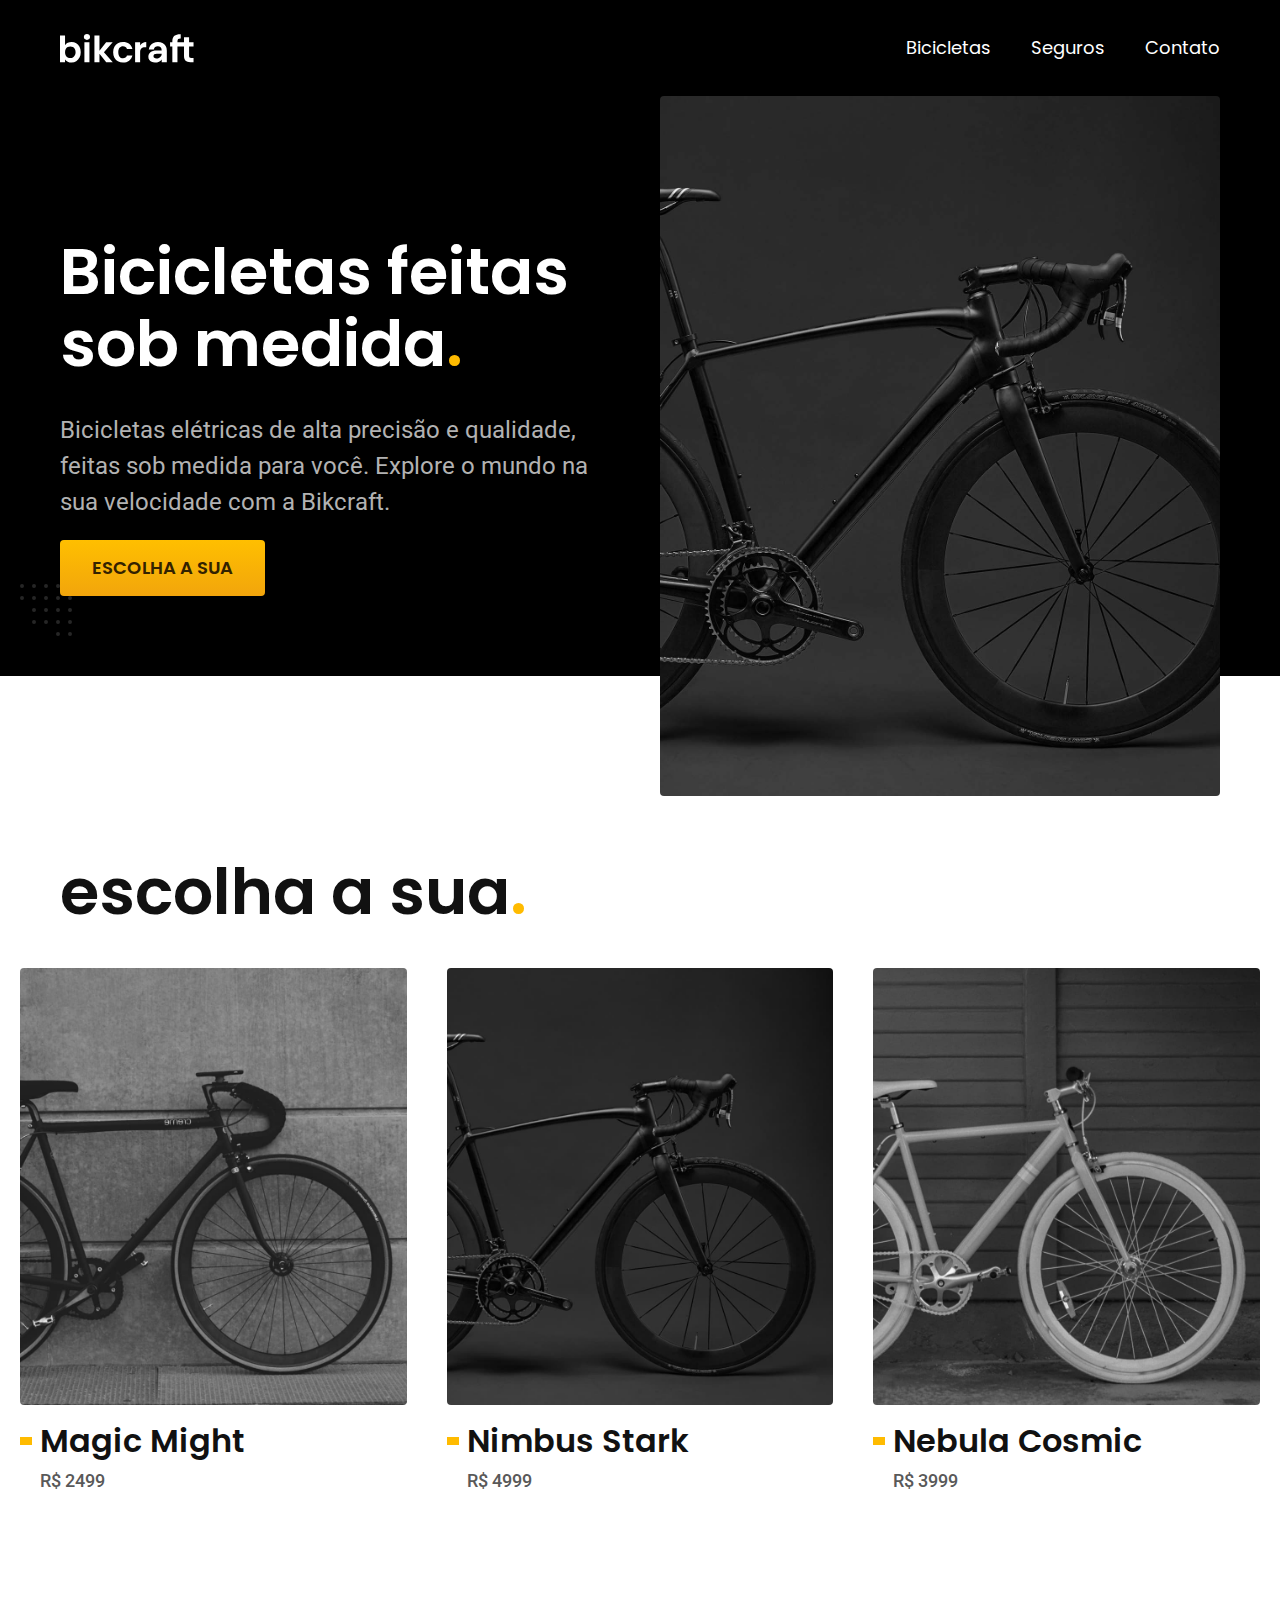
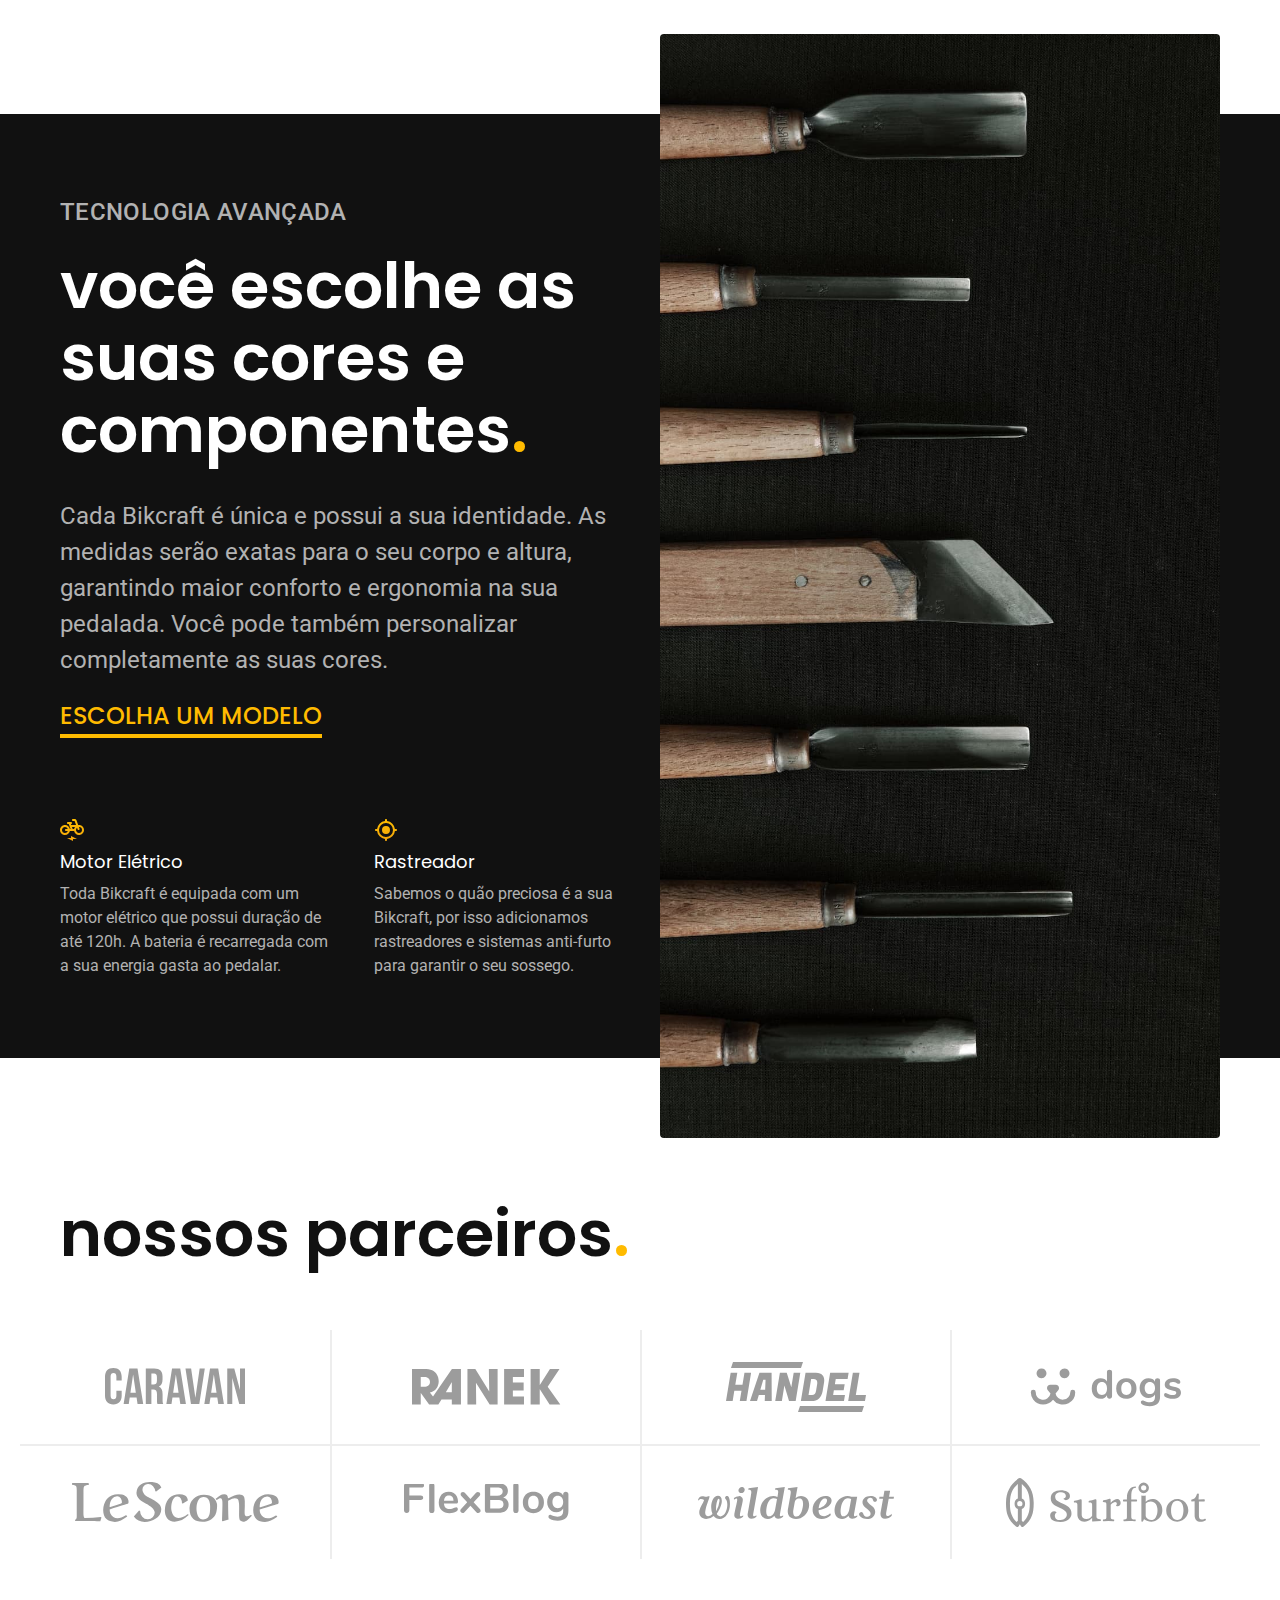
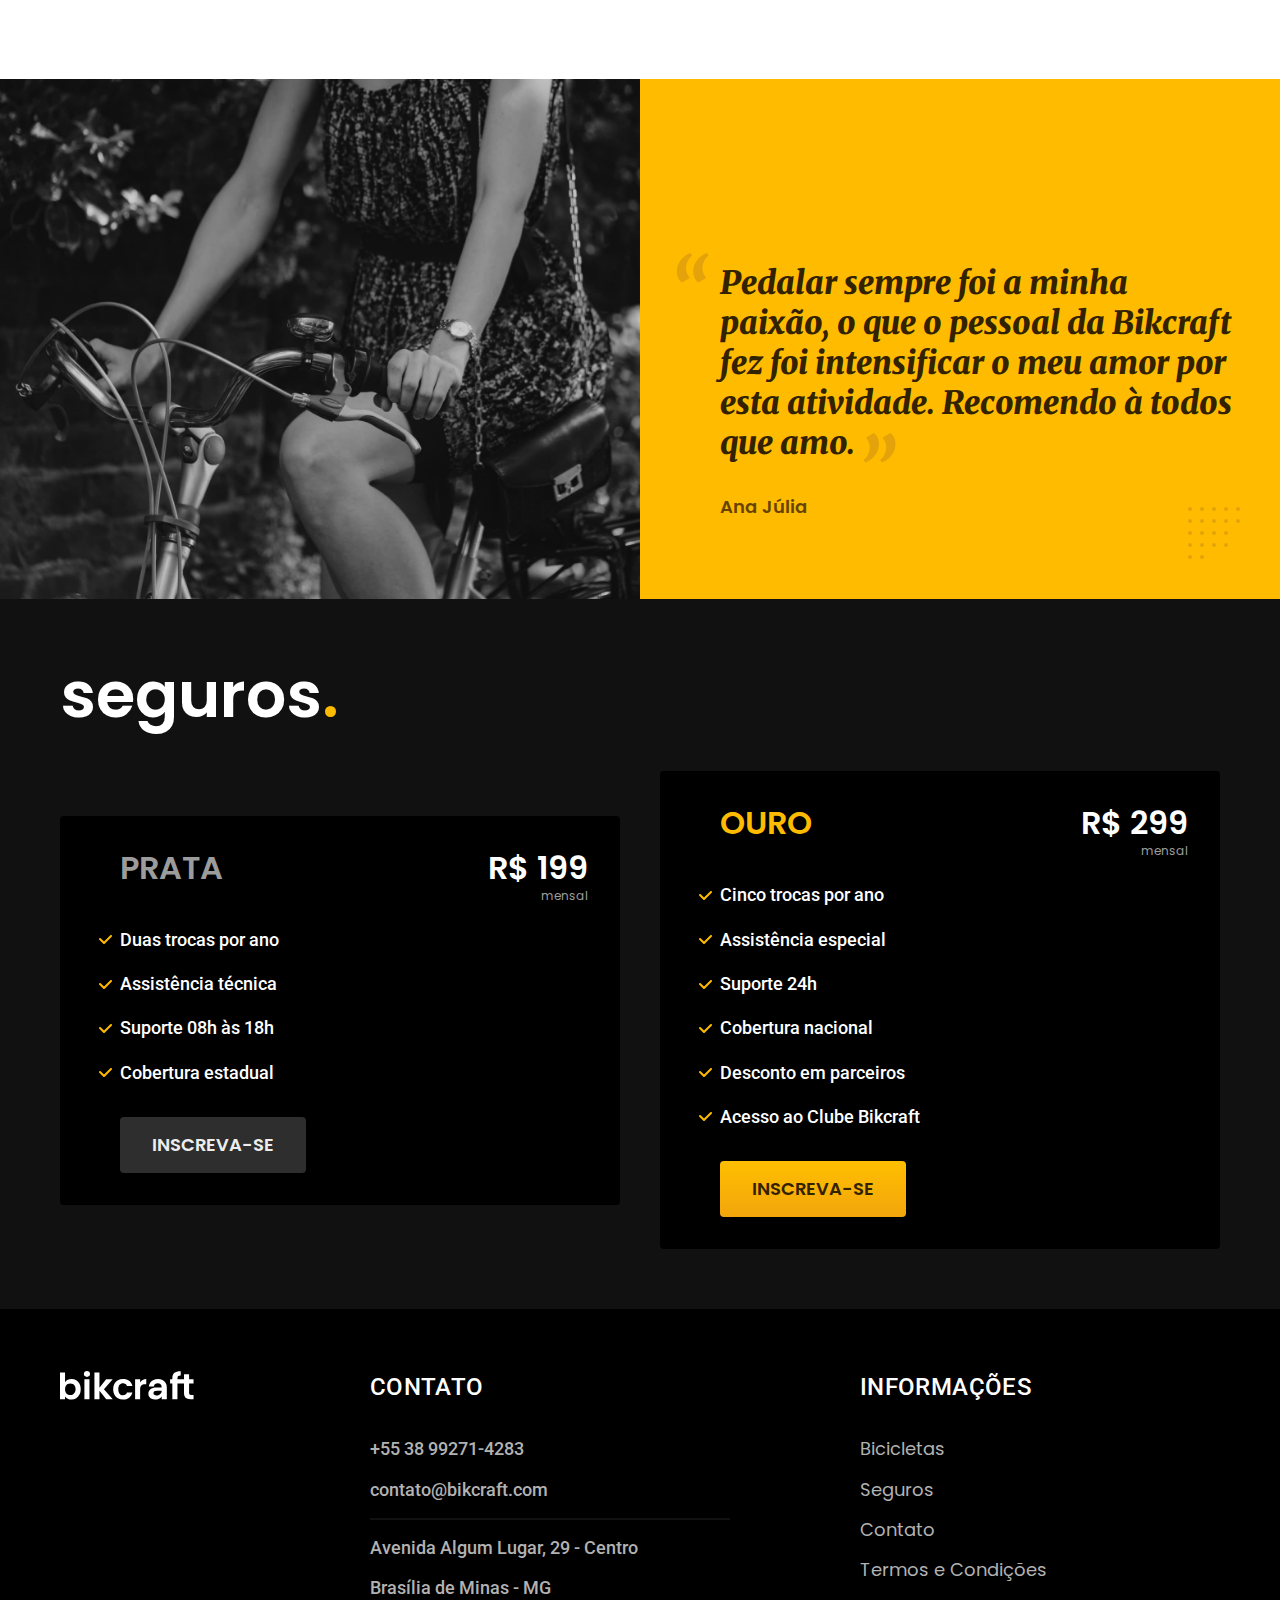
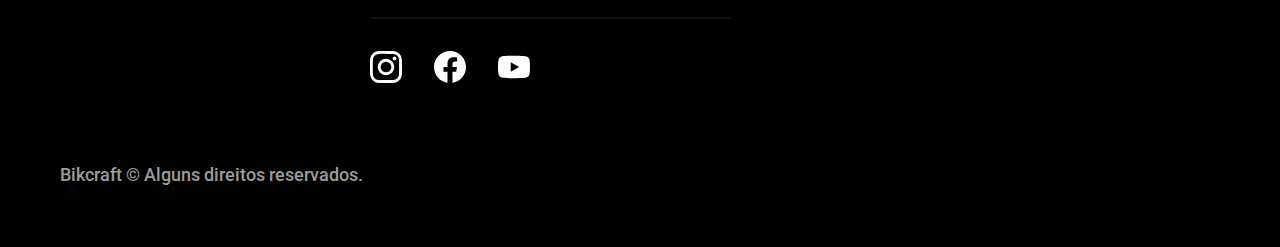
==== commit 1d679551: "Updates!" ====
--- a/index.html
+++ b/index.html
@@ -8,8 +8,15 @@
   <title>Bikcraft - Bicicletas Elétricas</title>
   <meta name="description" content="Bicicletas elétricas de alta precisão e qualidade, feitas sob medida para o cliente. Explore o mundo na sua velocidade com a Bikcraft.">
 
-  <link rel="preload" href="./css/style.css" as="style">
-  <link rel="stylesheet" href="./css/style.css">
+  <link rel="icon" href="./favicon.svg" type="image/svg+xml">
+  <link rel="preload" href="./css/style.min.css" as="style">
+  <link rel="stylesheet" href="./css/style.min.css">
+
+  <script>document.documentElement.classList.add('js');</script>
+
+  <link rel="preconnect" href="https://fonts.googleapis.com">
+  <link rel="preconnect" href="https://fonts.gstatic.com" crossorigin>
+  <link href="https://fonts.googleapis.com/css2?family=Merriweather:ital,wght@1,900&family=Poppins:wght@400;600&family=Roboto:wght@400;500&display=swap" rel="stylesheet">
 </head>
 
 <body>
@@ -32,12 +39,12 @@
   <main class="introducao-bg">
     <div class="introducao container">
       <div class="introducao-conteudo">
-        <h1 class="font-1-xxl cor-0">Bicicletas feitas sob medida<span class="cor-p1">.</span></h1>
-        <p class="font-2-l cor-5">Bicicletas elétricas de alta precisão e qualidade, feitas sob medida para você. Explore o mundo na sua velocidade com a Bikcraft.</p>
-        <a class="botao" href="./bicicletas.html">Escolha a sua</a>
-      </div>
-      <picture>
-        <source media="(max-width: 800px)" srcset="./img/bicicleta/nimbus.jpg">
+        <h1 class="font-1-xxl cor-0 fadeInDown" data-anime="200">Bicicletas feitas sob medida<span class="cor-p1">.</span></h1>
+        <p class="font-2-l cor-5 fadeInDown" data-anime="400">Bicicletas elétricas de alta precisão e qualidade, feitas sob medida para você. Explore o mundo na sua velocidade com a Bikcraft.</p>
+        <a class="botao fadeInDown" data-anime="600" href="./bicicletas.html">Escolha a sua</a>
+      </div>
+      <picture data-anime="800" class="fadeInDown">
+        <source media="(max-width: 800px)" srcset="./img/bicicletas/nimbus.jpg">
         <img src="./img/fotos/introducao.jpg" width="1280" height="1600" alt="Bicicleta elétrica preta.">
       </picture>
     </div>
@@ -212,6 +219,8 @@
         x.parentNode.insertBefore(s, x);
       })();
     </script>
+    <script src="./js/plugins/simple-anime.js"></script>
+    <script src="./js/script.js"></script>
   </footer>
 </body>
 
--- a/css/style.min.css
+++ b/css/style.min.css
@@ -0,0 +1 @@
+body{margin:0;font-family:Arial,Helvetica,sans-serif;color:#111}blockquote,dd,h1,h2,h3,h4,p,ul{margin:0}ul{padding:0;list-style:none}a{text-decoration:none;color:inherit}img{max-width:100%;height:auto;display:block}img[src$=".jpg"]{border-radius:4px}.font-1-xs{font:400 0.75rem/1.35 Poppins,sans-serif}.font-2-xs{font:400 0.875rem/1.43 Roboto,sans-serif}.font-1-s{font:400 1rem/1.5 Poppins,sans-serif}.font-2-s{font:400 1rem/1.5 Roboto,sans-serif}.font-1-m,.font-1-m-b{font:400 1.125rem/1.35 Poppins,sans-serif}.font-1-m-b{font-weight:600}.font-2-m{font:500 1.125rem/1.35 Roboto,sans-serif}.font-1-l{font:400 1.5rem/1.5 Poppins,sans-serif}.font-2-l,.font-2-l-b{font:400 1.5rem/1.5 Roboto,sans-serif}.font-2-l-b{font-weight:500;letter-spacing:.015em;text-transform:uppercase}.font-1-xl{font:600 2rem/1.25 Poppins,sans-serif}.font-2-xl{font:500 2rem/1.25 Roboto,sans-serif}.font-1-xxl{font:600 4rem/1.125 Poppins,sans-serif}@media (max-width:1200px){.font-1-xxl{font-size:3rem}.font-2-l,.font-2-l-b{font-size:1.125rem}}@media (max-width:800px){.font-1-xxl{font-size:2rem}.font-1-xl,.font-2-xl{font-size:1.5rem}}:root{--cor-0:#ffffff;--cor-1:#f7f7f7;--cor-2:#ededed;--cor-3:#dedede;--cor-4:#cccccc;--cor-5:#b2b2b2;--cor-6:#9c9c9c;--cor-7:#717171;--cor-8:#595959;--cor-9:#404040;--cor-10:#2e2e2e;--cor-11:#111111;--cor-12:#000000;--cor-p1:#ffbb00;--cor-p2:#e4a30b;--cor-p3:#a66f00;--cor-p4:#664400;--cor-p5:#332200}.cor-0{color:var(--cor-0)}.cor-1{color:var(--cor-1)}.cor-2{color:var(--cor-2)}.cor-3{color:var(--cor-3)}.cor-4{color:var(--cor-4)}.cor-5{color:var(--cor-5)}.cor-6{color:var(--cor-6)}.cor-7{color:var(--cor-7)}.cor-8{color:var(--cor-8)}.cor-9{color:var(--cor-9)}.cor-10{color:var(--cor-10)}.cor-11{color:var(--cor-11)}.cor-12{color:var(--cor-12)}.cor-p1{color:var(--cor-p1)}.cor-p2{color:var(--cor-p2)}.cor-p3{color:var(--cor-p3)}.cor-p4{color:var(--cor-p4)}.cor-p5{color:var(--cor-p5)}.js .fadeInDown{transform:translate3d(0,-20px,0)}.js .fadeInUp{transform:translate3d(0,20px,0)}.js .fadeInRight{transform:translate3d(20px,0,0)}.js .fadeInLeft{transform:translate3d(-20px,0,0)}.js [data-anime]{opacity:0}.js .anime{opacity:1;transform:none;transition:transform .8s,opacity .8s}.header-bg{background-color:var(--cor-12)}.header{display:flex;flex-wrap:wrap;gap:20px;justify-content:space-between;align-items:center;padding-top:20px;padding-bottom:20px}.header-menu{display:flex;flex-wrap:wrap;gap:40px}.header-menu a{display:inline-block;padding:16px 0;position:relative}.header-menu a:after{content:"";display:block;height:2px;width:0;background:var(--cor-0);margin-top:4px;transition:.3s;position:absolute}.header-menu a.ativo::after,.header-menu a:hover::after{width:100%}@media (max-width:800px){.header-menu{gap:20px}.header-menu a{background:var(--cor-11);padding:12px 16px;border-radius:4px}.header-menu a:hover{background-color:var(--cor-10)}.header a:after{display:none}}@media (max-width:600px){.header-menu{gap:12px}.header-menu a{padding:8px 12px;font-size:14px}}.footer-bg{background-color:var(--cor-12)}.footer{display:grid;grid-template-columns:3fr 5fr 4fr;gap:40px;padding-top:60px;padding-bottom:60px}.footer h3{margin-bottom:32px}.footer-contato ul{margin-bottom:32px}.footer-contato li:nth-child(2n):after{content:"";display:block;max-width:360px;height:2px;background:var(--cor-11);margin-top:16px}.footer li{margin-bottom:16px}.footer-redes{display:flex;gap:32px}.footer a:hover{color:var(--cor-0)}.footer-copy{grid-column:1/-1;margin-top:40px}@media (max-width:800px){.footer>img{display:none}.footer{grid-template-columns:1fr 1fr}}@media (max-width:600px){.footer{grid-template-columns:1fr;gap:60px}.footer-copy{margin-top:0}}.container{box-sizing:border-box;max-width:1200px;padding-left:20px;padding-right:20px;margin-left:auto;margin-right:auto}.botao{display:inline-block;padding:16px 32px;background:linear-gradient(#ffbf00,#f2a50c);border-radius:4px;box-shadow:0 1px 2px rgba(0,0,0,.1);text-transform:uppercase;color:var(--cor-p5);font:600 1.125rem/1.35 Poppins,sans-serif;max-width:max-content;border:none;cursor:pointer}.botao:hover{background:linear-gradient(#ffb60d,#e59317)}.botao.secundario{background:var(--cor-10);color:var(--cor-2)}.botao.secundario:hover{background:var(--cor-9)}.botao.seta{display:flex;align-items:center}.botao.seta::after{content:"";display:inline-block;width:18px;height:10px;margin-left:12px;background:url("../img/icones/seta.svg");transition:transform .2s}.botao.seta:hover::after{transform:translateX(4px)}@media (max-width:600px){.botao{padding:12px 16px;font-size:1rem}}.link{display:inline-block;color:var(--cor-p1);font:500 1.5rem/1.5 Poppins,sans-serif;text-transform:uppercase}.link::after{content:"";display:block;width:100%;height:4px;background-color:currentColor}.link:hover{color:var(--cor-0)}.titulo-bg{padding-top:60px;padding-bottom:60px;background-color:var(--cor-11)}.titulo{background:url("../img/dec/top-right.svg") no-repeat top right 20px}.titulo p{margin-bottom:4px}@media (max-width:800px){.titulo-bg{padding-top:40px;padding-bottom:40px}.titulo p{font-size:1rem;text-transform:lowercase;font-weight:400}}.form{display:grid;grid-template-columns:1fr 1fr;gap:20px}.form label{display:block;font:400 1rem/1.5 Poppins,sans-serif;margin-bottom:4px}.form .col-2{grid-column:span 2}.form input[type=email],.form input[type=text],.form textarea{font:400 1rem/1.5 Roboto,sans-serif;background:var(--cor-1);border:1px solid var(--cor-2);padding:12px;border-radius:4px;width:100%;box-sizing:border-box}.form input[type=email]:focus,.form input[type=text]:focus,.form textarea:focus{outline:0;border-color:var(--cor-p1);background:var(--cor-0);box-shadow:0 0 0 2px #fea}@media (max-width:600px){.form{grid-template-columns:1fr}.form .col-2{grid-column:1}}.introducao-bg{background:var(--cor-12) url("../img/dec/bottom-left.svg") no-repeat bottom 160px left 20px;box-shadow:inset 0 -120px var(--cor-0)}.introducao{display:grid;grid-template-columns:1fr 1fr;gap:0 40px}.introducao-conteudo{align-self:end;padding-bottom:200px}.introducao img{width:100%;height:100%;object-fit:cover;border-radius:4px}.introducao h1{margin-bottom:32px}.introducao p{margin-bottom:20px}@media (max-width:800px){.introducao-bg{background:var(--cor-11);padding-top:40px;box-shadow:inset 0 -60px #fff}.introducao{grid-template-columns:1fr;gap:32px}.introducao-conteudo{padding-bottom:0}.introducao h1{margin-bottom:16px}.introducao img{height:300px;width:100%}}.tecnologia-bg{background-color:var(--cor-11);box-shadow:inset 0 80px var(--cor-0),inset 0 -80px var(--cor-0)}.tecnologia{display:grid;grid-template-columns:1fr 1fr;gap:40px}.tecnologia-imagem img{width:100%;height:100%;object-fit:cover;object-position:left}.tecnologia-conteudo{padding-top:160px;padding-bottom:160px}.tecnologia-conteudo>span{display:block;margin-bottom:20px}.tecnologia-conteudo h2{margin-bottom:32px}.tecnologia-conteudo>p{margin-bottom:20px}.tecnologia a{margin-bottom:80px}.tecnologia-vantagens{display:flex;gap:40px}.tecnologia-vantagens h3{margin-bottom:8px;width:max-content}.tecnologia-vantagens img{width:24px;margin-bottom:8px}@media (max-width:800px){.tecnologia-bg{box-shadow:initial}.tecnologia{grid-template-columns:1fr}.tecnologia-conteudo{padding-top:60px;padding-bottom:60px}.tecnologia-imagem{display:none}.tecnologia a{margin-bottom:60px}}@media (max-width:600px){.tecnologia-vantagens{flex-direction:column}}.parceiros{padding-top:60px;padding-bottom:120px}.parceiros h2{margin-bottom:60px}.parceiros ul{padding:0 20px;max-width:1400px;display:grid;grid-template-columns:repeat(4,1fr);margin:0 auto}.parceiros li{display:flex;padding:32px;border-left:2px solid var(--cor-2)}.parceiros img{margin:auto}.parceiros li:first-child,.parceiros li:nth-child(5){border-left:none}.parceiros li:nth-child(n+5){border-top:2px solid var(--cor-2)}@media (max-width:800px){.parceiros{padding-bottom:60px}.parceiros h2{margin-bottom:20px}.parceiros ul{grid-template-columns:repeat(2,1fr)}.parceiros li:nth-child(n+3){border-top:2px solid var(--cor-2)}.parceiros li:nth-child(odd){border-left:none}}.depoimento{display:grid;grid-template-columns:1fr 1fr;background-color:var(--cor-p1);overflow:hidden}.depoimento img{width:100%;height:100%;object-fit:cover;border-radius:0}.depoimento-conteudo{padding:40px 40px 80px 80px;align-self:end;background:url("../img/dec/bottom-right-p.svg") no-repeat bottom 40px right 40px}.depoimento-conteudo p{max-width:32ch;font-family:Merriweather,serif;font-style:italic;font-weight:900;margin-bottom:32px;position:relative}.depoimento p::after,.depoimento p::before{font-size:5rem;color:var(--cor-p2);position:absolute}.depoimento p::before{content:"“";left:-50px;top:-20px}.depoimento p::after{content:"”"}@media (min-width:1200px){.depoimento img{max-height:520px}}@media (max-width:800px){.depoimento{grid-template-columns:1fr;text-align:center}.depoimento img{max-height:200px}.depoimento-conteudo{padding:40px 20px;margin:auto}}.bicicletas-lista{padding-top:60px;padding-bottom:120px}.bicicletas-lista h2{margin-bottom:40px}.bicicletas-lista ul{display:flex;gap:40px;padding:0 20px 20px 20px;max-width:1400px;margin-left:auto;margin-right:auto;overflow-x:auto}#bicicleta .bicicletas-lista ul{padding:0 0 20px 0}.bicicletas-lista li{flex:1;min-width:280px}.bicicletas-lista a{display:block}.bicicletas-lista img{margin-bottom:16px}.bicicletas-lista h3{margin-bottom:8px;display:flex;align-items:center}.bicicletas-lista h3::before{content:"";display:inline-block;height:8px;width:12px;margin-right:8px;background-color:var(--cor-p1);transition:width .2s}.bicicletas-lista a:hover h3::before{width:24px}.bicicletas-lista li span{padding-left:20px}@media (max-width:800px){.bicicletas-lista{padding-bottom:60px}.bicicletas-lista ul{gap:20px}}.bicicletas-bg{background:linear-gradient(to right,var(--cor-0) 30%,var(--cor-11) 0)}.bicicletas{display:grid;grid-template-columns:1fr 1fr;gap:40px;padding-top:60px;padding-bottom:60px;background:url("../img/dec/top-right.svg") no-repeat top 40px right 20px}.bicicletas-imagem{display:grid}.bicicletas-imagem img{grid-area:1/1}.bicicletas-imagem span{grid-area:1/1;place-self:start end;margin-top:20px;background:var(--cor-12);display:inline-block;padding:8px 16px 8px 8px;border-radius:4px 0 0 4px}.bicicletas-conteudo{display:grid;grid-template-columns:1fr auto;align-content:start}.bicicletas h2,.bicicletas p{grid-column:1/-1}.bicicletas h2{margin-bottom:20px}.bicicletas h2::before{content:"";display:block;width:12px;height:8px;background-color:var(--cor-p1);margin-bottom:8px}.bicicletas p{margin-bottom:32px}.bicicletas a{place-self:end}.bicicletas li{display:flex;align-items:center}.bicicletas ul{display:grid;gap:16px}.bicicletas-conteudo img{width:24px;margin-right:8px}@media (max-width:800px){.bicicletas-bg{background:var(--cor-11)}.bicicletas{grid-template-columns:1fr;gap:20px;padding-top:40px;padding-bottom:40px}}@media (max-width:600px){.bicicletas-conteudo{grid-template-columns:1fr}.bicicletas ul{font-size:1rem;grid-template-columns:1fr 1fr;margin-bottom:32px}.bicicletas a{place-self:start}}.bicicleta{display:grid;grid-template-columns:1fr 1fr;align-items:start;gap:40px;padding-top:60px;padding-bottom:60px}#bicicleta .titulo p{text-transform:uppercase}.bicicleta-imagens{display:flex;flex-wrap:wrap;gap:20px}.bicicleta-imagens img{flex:1;min-width:200px}.bicicleta-imagens img:first-child{min-width:100%}.bicicleta-conteudo>p{margin-bottom:32px}.bicicleta-comprar{display:grid;grid-template-columns:max-content auto;align-items:center;justify-items:start;gap:8px 12px;margin-bottom:40px}.bicicleta-comprar a{grid-row:span 2}.bicicleta-comprar span{display:flex;align-items:center;background-color:var(--cor-12);gap:8px;padding:4px 8px;border-radius:4px}.bicicleta-conteudo h2{text-transform:uppercase;letter-spacing:.015em;margin-bottom:12px}.bicicleta-ficha,.bicicleta-informacoes{padding:32px;background-color:var(--cor-12);border-radius:4px}.bicicleta-informacoes{margin-bottom:40px;display:grid;grid-template-columns:1fr 1fr;gap:32px}.bicicleta-informacoes img{width:24px;margin-bottom:8px}.bicicleta-informacoes h3{margin-bottom:8px}.bicicleta-ficha li{padding:4px 0;display:flex;justify-content:space-between;border-bottom:1px solid var(--cor-11)}.bicicleta-ficha li:last-child{border-bottom:none}.bicicleta-ficha span{color:var(--cor-6)}@media (max-width:800px){.bicicleta{grid-template-columns:1fr;padding-top:40px;padding-bottom:40px}.bicicleta-imagens{grid-row:2}}@media (max-width:400px){.bicicleta-informacoes{grid-template-columns:1fr}.bicicleta-comprar{grid-template-columns:1fr}}.seguro-bg{background-color:var(--cor-11);box-shadow:inset 0 120px var(--cor-0),inset 0 -120px var(--cor-12)}.seguro{display:grid;grid-template-columns:1fr 1fr;gap:40px}.seguro-imagem img{width:100%;height:100%;object-fit:cover}.seguro-conteudo{padding-top:180px;padding-bottom:180px}.seguro h2{margin-bottom:32px}.seguro p{margin-bottom:20px}@media (max-width:800px){.seguro-bg{box-shadow:inset 0 -60px var(--cor-12)}.seguro{grid-template-columns:1fr}.seguro-conteudo{grid-row:1;padding-top:40px;padding-bottom:0}}.seguros-bg{background:var(--cor-11)}.seguros{padding-top:60px;padding-bottom:60px;display:grid;grid-template-columns:1fr 1fr;gap:40px;align-items:center}#seguros .seguros{padding-top:0}.seguros h2{grid-column:1/-1}.seguros-item{background-color:var(--cor-12);padding:32px 32px 32px 60px;display:grid;grid-template-columns:1fr auto;border-radius:4px}.seguros-item h3{margin-bottom:40px}.seguros-item span{grid-column:2;display:block;text-align:right}.seguros-item ul{grid-column:1/-1;margin-bottom:32px}.seguros-item li{display:flex;align-items:center;position:relative}.seguros-item li+li{margin-top:20px}.seguros-item li::before{content:"";display:inline-block;width:13px;height:9px;background-image:url("../img/icones/lista.svg");position:absolute;left:-21px}.seguros-item a{grid-column:1/-1}@media (max-width:800px){.seguros{grid-template-columns:1fr}}.vantagens-bg{background-color:var(--cor-12)}.vantagens{padding-top:120px;padding-bottom:120px}.vantagens h2{margin-bottom:60px}.vantagens ul{display:grid;grid-template-columns:repeat(auto-fit,minmax(280px,max-content));gap:40px 80px}.vantagens h3,.vantagens img{margin-bottom:8px}@media (max-width:800px){.vantagens{padding-top:60px;padding-bottom:60px}.vantagens h2{margin-bottom:40px}.vantagens ul{gap:20px}}.perguntas{padding-top:120px;padding-bottom:120px}.perguntas h2{margin-bottom:60px}.perguntas dl>div{padding:20px;border-radius:4px}.perguntas dl>div:nth-child(odd){background-color:var(--cor-1)}.perguntas button{display:grid;grid-template-columns:auto 1fr auto;align-items:center;gap:8px;cursor:pointer;border:none;background:0 0;width:100%;text-align:left}.perguntas button::before{content:"";display:inline-block;width:12px;height:8px;background-color:var(--cor-p1)}.perguntas button::after{content:"";display:inline-block;width:14px;height:6px;background:url("../img/icones/seta-abrir.svg");transition:.3s}.perguntas button:hover::after,.perguntas button[aria-expanded=true]::after{transform:rotate(180deg)}.js .perguntas dd{display:none}.js .perguntas dd.ativa{display:block}.perguntas dd{padding-left:20px;padding-top:16px;max-width:80ch}@media (max-width:800px){.perguntas{padding-top:60px;padding-bottom:60px}.perguntas h2{margin-bottom:40px}}#contato{background:linear-gradient(var(--cor-11) 600px,var(--cor-1) 0)}.contato{display:grid;grid-template-columns:5fr 7fr}.contato-dados,.contato-formulario{padding:60px;box-shadow:0 1px 2px rgba(0,0,0,.1)}.contato-dados{border-radius:5px 0 0 5px;background:var(--cor-12) url("../img/dec/bottom-left.svg") no-repeat bottom 20px left 20px}.contato-formulario{border-radius:0 5px 5px 0;background:var(--cor-0) url("../img/dec/bottom-right.svg") no-repeat bottom 20px right 20px}.contato-dados h2{margin-bottom:60px}.contato-endereco{margin-bottom:32px;padding-left:28px;background:url("../img/icones/local.svg") no-repeat 0 2px}.contato-endereco p{margin-bottom:8px}.contato-meios a{display:block;max-width:max-content;margin-bottom:8px;padding-left:28px}.contato-meios a:hover{color:var(--cor-0)}.contato-meios a:first-child{background:url("../img/icones/email.svg") no-repeat 0 2px}.contato-meios a:nth-child(2){margin-bottom:32px}.contato-meios a:nth-child(3){background:url("../img/icones/telefone.svg") no-repeat 0 2px;margin-bottom:60px}.contato-redes{display:flex;gap:32px;padding-left:28px}@media (max-width:800px){.contato{grid-template-columns:1fr}.contato-dados,.contato-formulario{padding:20px}.contato-dados{border-radius:5px 5px 0 0;background:var(--cor-12)}.contato-formulario{border-radius:0 0 5px 5px}.contato-dados h2,.contato-meios a:nth-child(3){margin-bottom:32px}.contato-redes{margin-bottom:12px}}.lojas{display:grid;grid-template-columns:1fr 1fr;gap:0 40px;padding-top:120px;padding-bottom:120px}.lojas h2{grid-column:1/-1;margin-bottom:60px}.lojas img{border-radius:4px 4px 0 0}.lojas-item{border-radius:4px;background:var(--cor-0);box-shadow:0 1px 2px rgba(0,0,0,.1)}.lojas-conteudo{display:grid;grid-template-columns:1fr 1fr;gap:32px 16px;padding:32px}.lojas-conteudo h3,.lojas-tempo{grid-column:1/-1}.lojas-dados{display:grid;gap:8px;border-left:2px solid var(--cor-2);padding-left:12px}.lojas-tempo{display:flex;align-items:center;gap:8px}@media (max-width:800px){.lojas{gap:20px;padding-top:60px;padding-bottom:60px}.lojas h2{margin-bottom:32px}.lojas-conteudo{grid-template-columns:1fr}}@media (max-width:600px){.lojas{grid-template-columns:1fr}}#orcamento{background:linear-gradient(var(--cor-11) 600px,var(--cor-1) 0)}.orcamento{display:grid;grid-template-columns:5fr 7fr;padding-bottom:120px}.orcamento h2{text-transform:uppercase;position:relative;display:flex;align-items:center}.orcamento h2::before{content:"";display:inline-block;width:4px;height:8px;background-color:var(--cor-p1);position:absolute;left:-12px}.orcamento-dados,.orcamento-produto{padding:60px;box-shadow:0 1px 2px rgba(0,0,0,.1)}.orcamento-produto{border-radius:5px 0 0 5px;background:var(--cor-12) url("../img/dec/bottom-left.svg") no-repeat bottom 20px left 20px;display:grid;grid-template-columns:1fr 1fr;gap:20px;align-content:start}.orcamento-produto>*{grid-column:1/-1}.orcamento-produto>label{grid-column:initial}.orcamento-produto label{font:400 1rem/1.5 Poppins,sans-serif;color:var(--cor-4);background-color:var(--cor-10);padding:12px 16px;border-radius:4px;cursor:pointer;display:grid;grid-template-columns:auto 1fr auto;align-items:center;border:1px solid var(--cor-10)}.orcamento-produto input:checked+label{background:var(--cor-0);color:var(--cor-11)}.orcamento-produto label::before{content:"";display:inline-block;box-sizing:border-box;width:12px;height:12px;border:1px solid var(--cor-6);border-radius:50%;margin-right:8px}.orcamento-produto input:checked+label::before{border-color:var(--cor-7);box-shadow:inset 0 0 0 3px var(--cor-0),inset 0 0 0 6px var(--cor-7)}.orcamento-produto label:hover{background-color:var(--cor-9);border-color:var(--cor-9)}.orcamento-produto input:focus+label{box-shadow:0 0 0 2px var(--cor-p1);border-color:var(--cor-12)}.orcamento-produto label span{display:none}.orcamento-produto input:checked+label span{display:inline-block}.orcamento-produto input{opacity:0;position:absolute;pointer-events:none}.orcamento-dados{border-radius:0 5px 5px 0;background:var(--cor-0) url("../img/dec/bottom-right.svg") no-repeat bottom 20px right 20px}.orcamento-conteudo{display:none}.orcamento-conteudo h2,.orcamento-dados h2:nth-of-type(n+2){margin-top:20px}#bikcraft:checked~#orcamento-bikcraft,#seguro:checked~#orcamento-seguro{display:grid;gap:20px}.orcamento-detalhes{display:none;background:var(--cor-0);padding:20px;grid-template-columns:1fr 1fr;border-radius:4px;align-items:center}.orcamento-detalhes li{display:flex;align-items:center;margin-bottom:8px}.orcamento-detalhes li img{width:16px;margin-right:8px}.orcamento-produto input:checked+label+.orcamento-detalhes{display:grid}@media (max-width:1200px){.orcamento-dados,.orcamento-produto{padding:32px}}@media (max-width:800px){.orcamento{grid-template-columns:1fr}.orcamento-produto{border-radius:5px 5px 0 0;background:var(--cor-12)}.orcamento-dados{border-radius:0 0 5px 5px}}@media (max-width:400px){.orcamento-produto{grid-template-columns:1fr}}.termos{padding-top:80px;padding-bottom:80px}.termos h2{font-weight:600;margin-bottom:20px}.termos p+h2{margin-top:40px}.termos p{max-width:75ch;margin-bottom:24px}--- a/css/style.min.css
+++ b/css/style.min.css
@@ -0,0 +1 @@
+body{margin:0;font-family:Arial,Helvetica,sans-serif;color:#111}blockquote,dd,h1,h2,h3,h4,p,ul{margin:0}ul{padding:0;list-style:none}a{text-decoration:none;color:inherit}img{max-width:100%;height:auto;display:block}img[src$=".jpg"]{border-radius:4px}.font-1-xs{font:400 0.75rem/1.35 Poppins,sans-serif}.font-2-xs{font:400 0.875rem/1.43 Roboto,sans-serif}.font-1-s{font:400 1rem/1.5 Poppins,sans-serif}.font-2-s{font:400 1rem/1.5 Roboto,sans-serif}.font-1-m,.font-1-m-b{font:400 1.125rem/1.35 Poppins,sans-serif}.font-1-m-b{font-weight:600}.font-2-m{font:500 1.125rem/1.35 Roboto,sans-serif}.font-1-l{font:400 1.5rem/1.5 Poppins,sans-serif}.font-2-l,.font-2-l-b{font:400 1.5rem/1.5 Roboto,sans-serif}.font-2-l-b{font-weight:500;letter-spacing:.015em;text-transform:uppercase}.font-1-xl{font:600 2rem/1.25 Poppins,sans-serif}.font-2-xl{font:500 2rem/1.25 Roboto,sans-serif}.font-1-xxl{font:600 4rem/1.125 Poppins,sans-serif}@media (max-width:1200px){.font-1-xxl{font-size:3rem}.font-2-l,.font-2-l-b{font-size:1.125rem}}@media (max-width:800px){.font-1-xxl{font-size:2rem}.font-1-xl,.font-2-xl{font-size:1.5rem}}:root{--cor-0:#ffffff;--cor-1:#f7f7f7;--cor-2:#ededed;--cor-3:#dedede;--cor-4:#cccccc;--cor-5:#b2b2b2;--cor-6:#9c9c9c;--cor-7:#717171;--cor-8:#595959;--cor-9:#404040;--cor-10:#2e2e2e;--cor-11:#111111;--cor-12:#000000;--cor-p1:#ffbb00;--cor-p2:#e4a30b;--cor-p3:#a66f00;--cor-p4:#664400;--cor-p5:#332200}.cor-0{color:var(--cor-0)}.cor-1{color:var(--cor-1)}.cor-2{color:var(--cor-2)}.cor-3{color:var(--cor-3)}.cor-4{color:var(--cor-4)}.cor-5{color:var(--cor-5)}.cor-6{color:var(--cor-6)}.cor-7{color:var(--cor-7)}.cor-8{color:var(--cor-8)}.cor-9{color:var(--cor-9)}.cor-10{color:var(--cor-10)}.cor-11{color:var(--cor-11)}.cor-12{color:var(--cor-12)}.cor-p1{color:var(--cor-p1)}.cor-p2{color:var(--cor-p2)}.cor-p3{color:var(--cor-p3)}.cor-p4{color:var(--cor-p4)}.cor-p5{color:var(--cor-p5)}.js .fadeInDown{transform:translate3d(0,-20px,0)}.js .fadeInUp{transform:translate3d(0,20px,0)}.js .fadeInRight{transform:translate3d(20px,0,0)}.js .fadeInLeft{transform:translate3d(-20px,0,0)}.js [data-anime]{opacity:0}.js .anime{opacity:1;transform:none;transition:transform .8s,opacity .8s}.header-bg{background-color:var(--cor-12)}.header{display:flex;flex-wrap:wrap;gap:20px;justify-content:space-between;align-items:center;padding-top:20px;padding-bottom:20px}.header-menu{display:flex;flex-wrap:wrap;gap:40px}.header-menu a{display:inline-block;padding:16px 0;position:relative}.header-menu a:after{content:"";display:block;height:2px;width:0;background:var(--cor-0);margin-top:4px;transition:.3s;position:absolute}.header-menu a.ativo::after,.header-menu a:hover::after{width:100%}@media (max-width:800px){.header-menu{gap:20px}.header-menu a{background:var(--cor-11);padding:12px 16px;border-radius:4px}.header-menu a:hover{background-color:var(--cor-10)}.header a:after{display:none}}@media (max-width:600px){.header-menu{gap:12px}.header-menu a{padding:8px 12px;font-size:14px}}.footer-bg{background-color:var(--cor-12)}.footer{display:grid;grid-template-columns:3fr 5fr 4fr;gap:40px;padding-top:60px;padding-bottom:60px}.footer h3{margin-bottom:32px}.footer-contato ul{margin-bottom:32px}.footer-contato li:nth-child(2n):after{content:"";display:block;max-width:360px;height:2px;background:var(--cor-11);margin-top:16px}.footer li{margin-bottom:16px}.footer-redes{display:flex;gap:32px}.footer a:hover{color:var(--cor-0)}.footer-copy{grid-column:1/-1;margin-top:40px}@media (max-width:800px){.footer>img{display:none}.footer{grid-template-columns:1fr 1fr}}@media (max-width:600px){.footer{grid-template-columns:1fr;gap:60px}.footer-copy{margin-top:0}}.container{box-sizing:border-box;max-width:1200px;padding-left:20px;padding-right:20px;margin-left:auto;margin-right:auto}.botao{display:inline-block;padding:16px 32px;background:linear-gradient(#ffbf00,#f2a50c);border-radius:4px;box-shadow:0 1px 2px rgba(0,0,0,.1);text-transform:uppercase;color:var(--cor-p5);font:600 1.125rem/1.35 Poppins,sans-serif;max-width:max-content;border:none;cursor:pointer}.botao:hover{background:linear-gradient(#ffb60d,#e59317)}.botao.secundario{background:var(--cor-10);color:var(--cor-2)}.botao.secundario:hover{background:var(--cor-9)}.botao.seta{display:flex;align-items:center}.botao.seta::after{content:"";display:inline-block;width:18px;height:10px;margin-left:12px;background:url("../img/icones/seta.svg");transition:transform .2s}.botao.seta:hover::after{transform:translateX(4px)}@media (max-width:600px){.botao{padding:12px 16px;font-size:1rem}}.link{display:inline-block;color:var(--cor-p1);font:500 1.5rem/1.5 Poppins,sans-serif;text-transform:uppercase}.link::after{content:"";display:block;width:100%;height:4px;background-color:currentColor}.link:hover{color:var(--cor-0)}.titulo-bg{padding-top:60px;padding-bottom:60px;background-color:var(--cor-11)}.titulo{background:url("../img/dec/top-right.svg") no-repeat top right 20px}.titulo p{margin-bottom:4px}@media (max-width:800px){.titulo-bg{padding-top:40px;padding-bottom:40px}.titulo p{font-size:1rem;text-transform:lowercase;font-weight:400}}.form{display:grid;grid-template-columns:1fr 1fr;gap:20px}.form label{display:block;font:400 1rem/1.5 Poppins,sans-serif;margin-bottom:4px}.form .col-2{grid-column:span 2}.form input[type=email],.form input[type=text],.form textarea{font:400 1rem/1.5 Roboto,sans-serif;background:var(--cor-1);border:1px solid var(--cor-2);padding:12px;border-radius:4px;width:100%;box-sizing:border-box}.form input[type=email]:focus,.form input[type=text]:focus,.form textarea:focus{outline:0;border-color:var(--cor-p1);background:var(--cor-0);box-shadow:0 0 0 2px #fea}@media (max-width:600px){.form{grid-template-columns:1fr}.form .col-2{grid-column:1}}.introducao-bg{background:var(--cor-12) url("../img/dec/bottom-left.svg") no-repeat bottom 160px left 20px;box-shadow:inset 0 -120px var(--cor-0)}.introducao{display:grid;grid-template-columns:1fr 1fr;gap:0 40px}.introducao-conteudo{align-self:end;padding-bottom:200px}.introducao img{width:100%;height:100%;object-fit:cover;border-radius:4px}.introducao h1{margin-bottom:32px}.introducao p{margin-bottom:20px}@media (max-width:800px){.introducao-bg{background:var(--cor-11);padding-top:40px;box-shadow:inset 0 -60px #fff}.introducao{grid-template-columns:1fr;gap:32px}.introducao-conteudo{padding-bottom:0}.introducao h1{margin-bottom:16px}.introducao img{height:300px;width:100%}}.tecnologia-bg{background-color:var(--cor-11);box-shadow:inset 0 80px var(--cor-0),inset 0 -80px var(--cor-0)}.tecnologia{display:grid;grid-template-columns:1fr 1fr;gap:40px}.tecnologia-imagem img{width:100%;height:100%;object-fit:cover;object-position:left}.tecnologia-conteudo{padding-top:160px;padding-bottom:160px}.tecnologia-conteudo>span{display:block;margin-bottom:20px}.tecnologia-conteudo h2{margin-bottom:32px}.tecnologia-conteudo>p{margin-bottom:20px}.tecnologia a{margin-bottom:80px}.tecnologia-vantagens{display:flex;gap:40px}.tecnologia-vantagens h3{margin-bottom:8px;width:max-content}.tecnologia-vantagens img{width:24px;margin-bottom:8px}@media (max-width:800px){.tecnologia-bg{box-shadow:initial}.tecnologia{grid-template-columns:1fr}.tecnologia-conteudo{padding-top:60px;padding-bottom:60px}.tecnologia-imagem{display:none}.tecnologia a{margin-bottom:60px}}@media (max-width:600px){.tecnologia-vantagens{flex-direction:column}}.parceiros{padding-top:60px;padding-bottom:120px}.parceiros h2{margin-bottom:60px}.parceiros ul{padding:0 20px;max-width:1400px;display:grid;grid-template-columns:repeat(4,1fr);margin:0 auto}.parceiros li{display:flex;padding:32px;border-left:2px solid var(--cor-2)}.parceiros img{margin:auto}.parceiros li:first-child,.parceiros li:nth-child(5){border-left:none}.parceiros li:nth-child(n+5){border-top:2px solid var(--cor-2)}@media (max-width:800px){.parceiros{padding-bottom:60px}.parceiros h2{margin-bottom:20px}.parceiros ul{grid-template-columns:repeat(2,1fr)}.parceiros li:nth-child(n+3){border-top:2px solid var(--cor-2)}.parceiros li:nth-child(odd){border-left:none}}.depoimento{display:grid;grid-template-columns:1fr 1fr;background-color:var(--cor-p1);overflow:hidden}.depoimento img{width:100%;height:100%;object-fit:cover;border-radius:0}.depoimento-conteudo{padding:40px 40px 80px 80px;align-self:end;background:url("../img/dec/bottom-right-p.svg") no-repeat bottom 40px right 40px}.depoimento-conteudo p{max-width:32ch;font-family:Merriweather,serif;font-style:italic;font-weight:900;margin-bottom:32px;position:relative}.depoimento p::after,.depoimento p::before{font-size:5rem;color:var(--cor-p2);position:absolute}.depoimento p::before{content:"“";left:-50px;top:-20px}.depoimento p::after{content:"”"}@media (min-width:1200px){.depoimento img{max-height:520px}}@media (max-width:800px){.depoimento{grid-template-columns:1fr;text-align:center}.depoimento img{max-height:200px}.depoimento-conteudo{padding:40px 20px;margin:auto}}.bicicletas-lista{padding-top:60px;padding-bottom:120px}.bicicletas-lista h2{margin-bottom:40px}.bicicletas-lista ul{display:flex;gap:40px;padding:0 20px 20px 20px;max-width:1400px;margin-left:auto;margin-right:auto;overflow-x:auto}#bicicleta .bicicletas-lista ul{padding:0 0 20px 0}.bicicletas-lista li{flex:1;min-width:280px}.bicicletas-lista a{display:block}.bicicletas-lista img{margin-bottom:16px}.bicicletas-lista h3{margin-bottom:8px;display:flex;align-items:center}.bicicletas-lista h3::before{content:"";display:inline-block;height:8px;width:12px;margin-right:8px;background-color:var(--cor-p1);transition:width .2s}.bicicletas-lista a:hover h3::before{width:24px}.bicicletas-lista li span{padding-left:20px}@media (max-width:800px){.bicicletas-lista{padding-bottom:60px}.bicicletas-lista ul{gap:20px}}.bicicletas-bg{background:linear-gradient(to right,var(--cor-0) 30%,var(--cor-11) 0)}.bicicletas{display:grid;grid-template-columns:1fr 1fr;gap:40px;padding-top:60px;padding-bottom:60px;background:url("../img/dec/top-right.svg") no-repeat top 40px right 20px}.bicicletas-imagem{display:grid}.bicicletas-imagem img{grid-area:1/1}.bicicletas-imagem span{grid-area:1/1;place-self:start end;margin-top:20px;background:var(--cor-12);display:inline-block;padding:8px 16px 8px 8px;border-radius:4px 0 0 4px}.bicicletas-conteudo{display:grid;grid-template-columns:1fr auto;align-content:start}.bicicletas h2,.bicicletas p{grid-column:1/-1}.bicicletas h2{margin-bottom:20px}.bicicletas h2::before{content:"";display:block;width:12px;height:8px;background-color:var(--cor-p1);margin-bottom:8px}.bicicletas p{margin-bottom:32px}.bicicletas a{place-self:end}.bicicletas li{display:flex;align-items:center}.bicicletas ul{display:grid;gap:16px}.bicicletas-conteudo img{width:24px;margin-right:8px}@media (max-width:800px){.bicicletas-bg{background:var(--cor-11)}.bicicletas{grid-template-columns:1fr;gap:20px;padding-top:40px;padding-bottom:40px}}@media (max-width:600px){.bicicletas-conteudo{grid-template-columns:1fr}.bicicletas ul{font-size:1rem;grid-template-columns:1fr 1fr;margin-bottom:32px}.bicicletas a{place-self:start}}.bicicleta{display:grid;grid-template-columns:1fr 1fr;align-items:start;gap:40px;padding-top:60px;padding-bottom:60px}#bicicleta .titulo p{text-transform:uppercase}.bicicleta-imagens{display:flex;flex-wrap:wrap;gap:20px}.bicicleta-imagens img{flex:1;min-width:200px}.bicicleta-imagens img:first-child{min-width:100%}.bicicleta-conteudo>p{margin-bottom:32px}.bicicleta-comprar{display:grid;grid-template-columns:max-content auto;align-items:center;justify-items:start;gap:8px 12px;margin-bottom:40px}.bicicleta-comprar a{grid-row:span 2}.bicicleta-comprar span{display:flex;align-items:center;background-color:var(--cor-12);gap:8px;padding:4px 8px;border-radius:4px}.bicicleta-conteudo h2{text-transform:uppercase;letter-spacing:.015em;margin-bottom:12px}.bicicleta-ficha,.bicicleta-informacoes{padding:32px;background-color:var(--cor-12);border-radius:4px}.bicicleta-informacoes{margin-bottom:40px;display:grid;grid-template-columns:1fr 1fr;gap:32px}.bicicleta-informacoes img{width:24px;margin-bottom:8px}.bicicleta-informacoes h3{margin-bottom:8px}.bicicleta-ficha li{padding:4px 0;display:flex;justify-content:space-between;border-bottom:1px solid var(--cor-11)}.bicicleta-ficha li:last-child{border-bottom:none}.bicicleta-ficha span{color:var(--cor-6)}@media (max-width:800px){.bicicleta{grid-template-columns:1fr;padding-top:40px;padding-bottom:40px}.bicicleta-imagens{grid-row:2}}@media (max-width:400px){.bicicleta-informacoes{grid-template-columns:1fr}.bicicleta-comprar{grid-template-columns:1fr}}.seguro-bg{background-color:var(--cor-11);box-shadow:inset 0 120px var(--cor-0),inset 0 -120px var(--cor-12)}.seguro{display:grid;grid-template-columns:1fr 1fr;gap:40px}.seguro-imagem img{width:100%;height:100%;object-fit:cover}.seguro-conteudo{padding-top:180px;padding-bottom:180px}.seguro h2{margin-bottom:32px}.seguro p{margin-bottom:20px}@media (max-width:800px){.seguro-bg{box-shadow:inset 0 -60px var(--cor-12)}.seguro{grid-template-columns:1fr}.seguro-conteudo{grid-row:1;padding-top:40px;padding-bottom:0}}.seguros-bg{background:var(--cor-11)}.seguros{padding-top:60px;padding-bottom:60px;display:grid;grid-template-columns:1fr 1fr;gap:40px;align-items:center}#seguros .seguros{padding-top:0}.seguros h2{grid-column:1/-1}.seguros-item{background-color:var(--cor-12);padding:32px 32px 32px 60px;display:grid;grid-template-columns:1fr auto;border-radius:4px}.seguros-item h3{margin-bottom:40px}.seguros-item span{grid-column:2;display:block;text-align:right}.seguros-item ul{grid-column:1/-1;margin-bottom:32px}.seguros-item li{display:flex;align-items:center;position:relative}.seguros-item li+li{margin-top:20px}.seguros-item li::before{content:"";display:inline-block;width:13px;height:9px;background-image:url("../img/icones/lista.svg");position:absolute;left:-21px}.seguros-item a{grid-column:1/-1}@media (max-width:800px){.seguros{grid-template-columns:1fr}}.vantagens-bg{background-color:var(--cor-12)}.vantagens{padding-top:120px;padding-bottom:120px}.vantagens h2{margin-bottom:60px}.vantagens ul{display:grid;grid-template-columns:repeat(auto-fit,minmax(280px,max-content));gap:40px 80px}.vantagens h3,.vantagens img{margin-bottom:8px}@media (max-width:800px){.vantagens{padding-top:60px;padding-bottom:60px}.vantagens h2{margin-bottom:40px}.vantagens ul{gap:20px}}.perguntas{padding-top:120px;padding-bottom:120px}.perguntas h2{margin-bottom:60px}.perguntas dl>div{padding:20px;border-radius:4px}.perguntas dl>div:nth-child(odd){background-color:var(--cor-1)}.perguntas button{display:grid;grid-template-columns:auto 1fr auto;align-items:center;gap:8px;cursor:pointer;border:none;background:0 0;width:100%;text-align:left}.perguntas button::before{content:"";display:inline-block;width:12px;height:8px;background-color:var(--cor-p1)}.perguntas button::after{content:"";display:inline-block;width:14px;height:6px;background:url("../img/icones/seta-abrir.svg");transition:.3s}.perguntas button:hover::after,.perguntas button[aria-expanded=true]::after{transform:rotate(180deg)}.js .perguntas dd{display:none}.js .perguntas dd.ativa{display:block}.perguntas dd{padding-left:20px;padding-top:16px;max-width:80ch}@media (max-width:800px){.perguntas{padding-top:60px;padding-bottom:60px}.perguntas h2{margin-bottom:40px}}#contato{background:linear-gradient(var(--cor-11) 600px,var(--cor-1) 0)}.contato{display:grid;grid-template-columns:5fr 7fr}.contato-dados,.contato-formulario{padding:60px;box-shadow:0 1px 2px rgba(0,0,0,.1)}.contato-dados{border-radius:5px 0 0 5px;background:var(--cor-12) url("../img/dec/bottom-left.svg") no-repeat bottom 20px left 20px}.contato-formulario{border-radius:0 5px 5px 0;background:var(--cor-0) url("../img/dec/bottom-right.svg") no-repeat bottom 20px right 20px}.contato-dados h2{margin-bottom:60px}.contato-endereco{margin-bottom:32px;padding-left:28px;background:url("../img/icones/local.svg") no-repeat 0 2px}.contato-endereco p{margin-bottom:8px}.contato-meios a{display:block;max-width:max-content;margin-bottom:8px;padding-left:28px}.contato-meios a:hover{color:var(--cor-0)}.contato-meios a:first-child{background:url("../img/icones/email.svg") no-repeat 0 2px}.contato-meios a:nth-child(2){margin-bottom:32px}.contato-meios a:nth-child(3){background:url("../img/icones/telefone.svg") no-repeat 0 2px;margin-bottom:60px}.contato-redes{display:flex;gap:32px;padding-left:28px}@media (max-width:800px){.contato{grid-template-columns:1fr}.contato-dados,.contato-formulario{padding:20px}.contato-dados{border-radius:5px 5px 0 0;background:var(--cor-12)}.contato-formulario{border-radius:0 0 5px 5px}.contato-dados h2,.contato-meios a:nth-child(3){margin-bottom:32px}.contato-redes{margin-bottom:12px}}.lojas{display:grid;grid-template-columns:1fr 1fr;gap:0 40px;padding-top:120px;padding-bottom:120px}.lojas h2{grid-column:1/-1;margin-bottom:60px}.lojas img{border-radius:4px 4px 0 0}.lojas-item{border-radius:4px;background:var(--cor-0);box-shadow:0 1px 2px rgba(0,0,0,.1)}.lojas-conteudo{display:grid;grid-template-columns:1fr 1fr;gap:32px 16px;padding:32px}.lojas-conteudo h3,.lojas-tempo{grid-column:1/-1}.lojas-dados{display:grid;gap:8px;border-left:2px solid var(--cor-2);padding-left:12px}.lojas-tempo{display:flex;align-items:center;gap:8px}@media (max-width:800px){.lojas{gap:20px;padding-top:60px;padding-bottom:60px}.lojas h2{margin-bottom:32px}.lojas-conteudo{grid-template-columns:1fr}}@media (max-width:600px){.lojas{grid-template-columns:1fr}}#orcamento{background:linear-gradient(var(--cor-11) 600px,var(--cor-1) 0)}.orcamento{display:grid;grid-template-columns:5fr 7fr;padding-bottom:120px}.orcamento h2{text-transform:uppercase;position:relative;display:flex;align-items:center}.orcamento h2::before{content:"";display:inline-block;width:4px;height:8px;background-color:var(--cor-p1);position:absolute;left:-12px}.orcamento-dados,.orcamento-produto{padding:60px;box-shadow:0 1px 2px rgba(0,0,0,.1)}.orcamento-produto{border-radius:5px 0 0 5px;background:var(--cor-12) url("../img/dec/bottom-left.svg") no-repeat bottom 20px left 20px;display:grid;grid-template-columns:1fr 1fr;gap:20px;align-content:start}.orcamento-produto>*{grid-column:1/-1}.orcamento-produto>label{grid-column:initial}.orcamento-produto label{font:400 1rem/1.5 Poppins,sans-serif;color:var(--cor-4);background-color:var(--cor-10);padding:12px 16px;border-radius:4px;cursor:pointer;display:grid;grid-template-columns:auto 1fr auto;align-items:center;border:1px solid var(--cor-10)}.orcamento-produto input:checked+label{background:var(--cor-0);color:var(--cor-11)}.orcamento-produto label::before{content:"";display:inline-block;box-sizing:border-box;width:12px;height:12px;border:1px solid var(--cor-6);border-radius:50%;margin-right:8px}.orcamento-produto input:checked+label::before{border-color:var(--cor-7);box-shadow:inset 0 0 0 3px var(--cor-0),inset 0 0 0 6px var(--cor-7)}.orcamento-produto label:hover{background-color:var(--cor-9);border-color:var(--cor-9)}.orcamento-produto input:focus+label{box-shadow:0 0 0 2px var(--cor-p1);border-color:var(--cor-12)}.orcamento-produto label span{display:none}.orcamento-produto input:checked+label span{display:inline-block}.orcamento-produto input{opacity:0;position:absolute;pointer-events:none}.orcamento-dados{border-radius:0 5px 5px 0;background:var(--cor-0) url("../img/dec/bottom-right.svg") no-repeat bottom 20px right 20px}.orcamento-conteudo{display:none}.orcamento-conteudo h2,.orcamento-dados h2:nth-of-type(n+2){margin-top:20px}#bikcraft:checked~#orcamento-bikcraft,#seguro:checked~#orcamento-seguro{display:grid;gap:20px}.orcamento-detalhes{display:none;background:var(--cor-0);padding:20px;grid-template-columns:1fr 1fr;border-radius:4px;align-items:center}.orcamento-detalhes li{display:flex;align-items:center;margin-bottom:8px}.orcamento-detalhes li img{width:16px;margin-right:8px}.orcamento-produto input:checked+label+.orcamento-detalhes{display:grid}@media (max-width:1200px){.orcamento-dados,.orcamento-produto{padding:32px}}@media (max-width:800px){.orcamento{grid-template-columns:1fr}.orcamento-produto{border-radius:5px 5px 0 0;background:var(--cor-12)}.orcamento-dados{border-radius:0 0 5px 5px}}@media (max-width:400px){.orcamento-produto{grid-template-columns:1fr}}.termos{padding-top:80px;padding-bottom:80px}.termos h2{font-weight:600;margin-bottom:20px}.termos p+h2{margin-top:40px}.termos p{max-width:75ch;margin-bottom:24px}